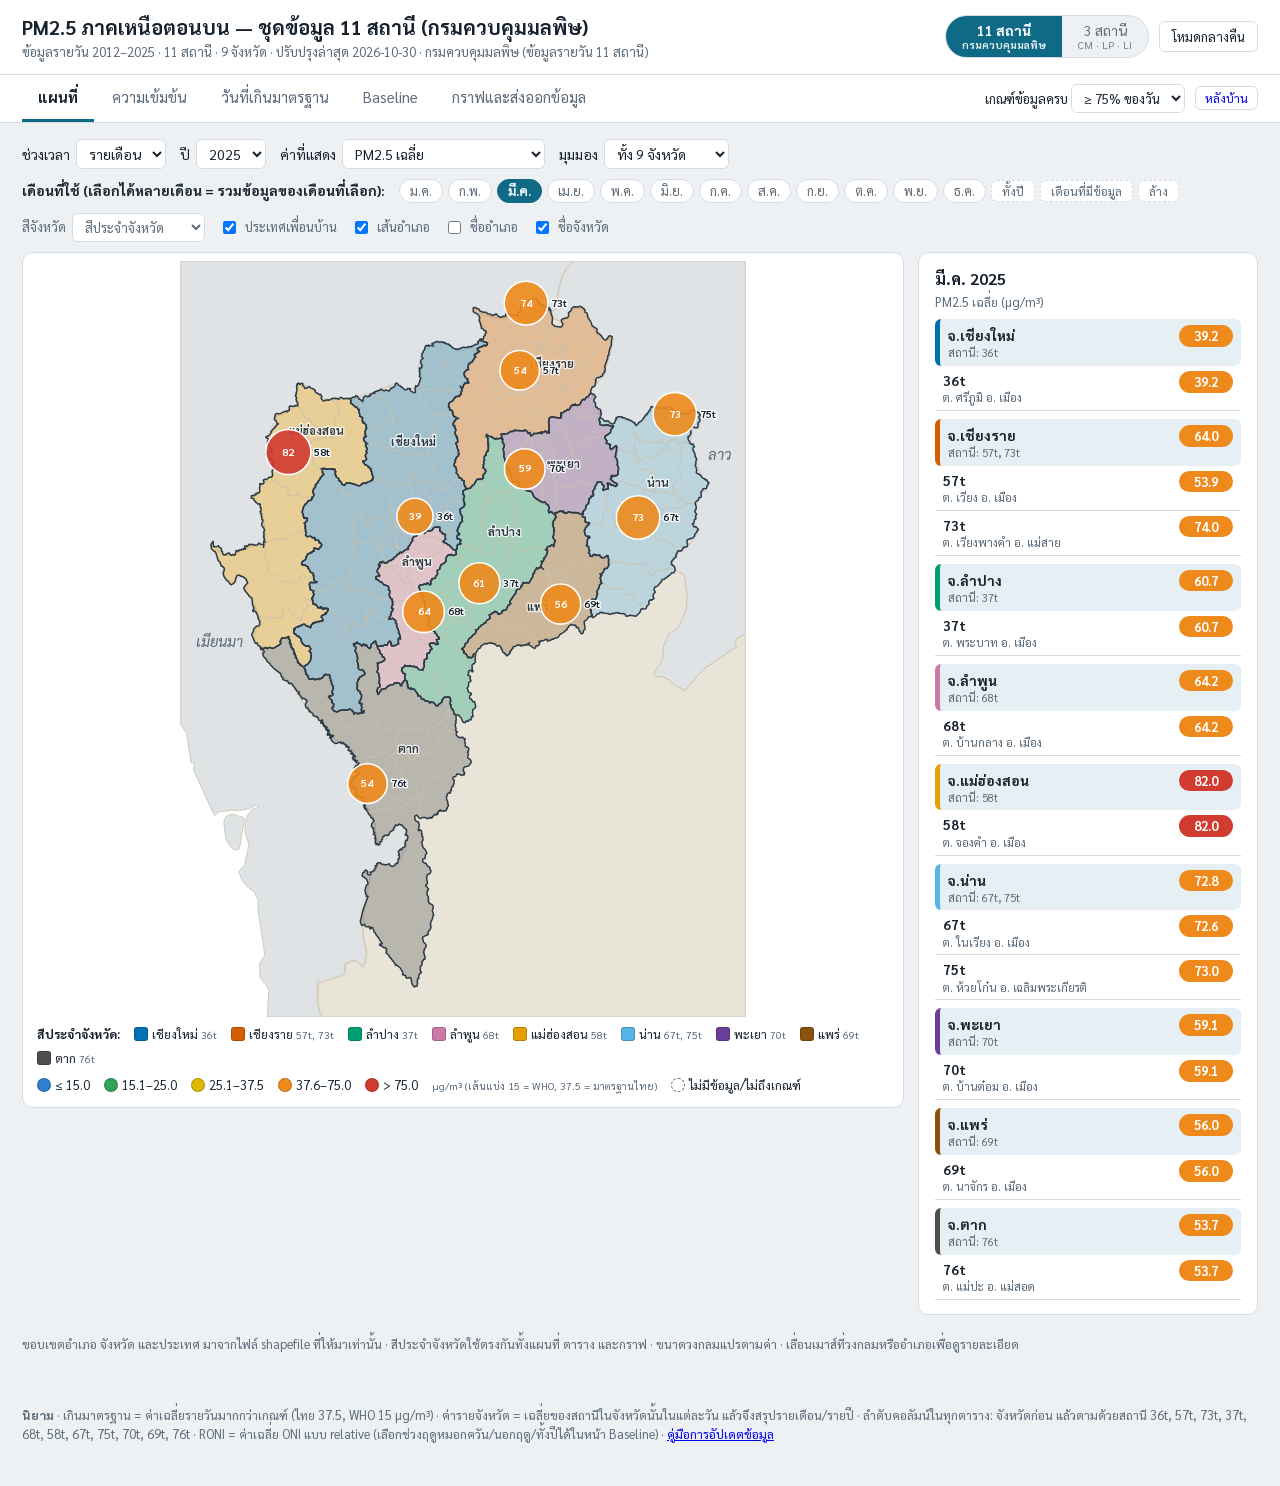
==== pm25-dashboard/index.html @ 7fb447d0 "pm2.5-update1" ====
<!DOCTYPE html>
<html lang="th">
<head>
<meta charset="utf-8">
<meta name="viewport" content="width=device-width,initial-scale=1">
<title>PM2.5 ภาคเหนือตอนบน</title>
<link href="https://fonts.googleapis.com/css2?family=Sarabun:wght@400;500;700&display=swap" rel="stylesheet">
<style>
:root{--bg:#eef1f4;--panel:#fff;--ink:#16222d;--mute:#5b6b7a;--line:#d5dce3;--acc:#0f6a85;--accink:#fff;--soft:#e6f0f4;
--land:#f4efe2;--landline:#c9c2ad;--ctry:#dfe3e6;--thai:#e8e4d8;--pline:#2d3b48;--hl:#fff4c7;--hover:rgba(15,106,133,.2)}
[data-theme=dark]{--bg:#0f161d;--panel:#17212b;--ink:#e6edf3;--mute:#93a3b3;--line:#2a3745;--acc:#58b4d1;--accink:#06222c;--soft:#1d2c38;
--land:#26333e;--landline:#3d4c59;--ctry:#1a242c;--thai:#202b34;--pline:#a9bac8;--hl:#3b3717;--hover:rgba(88,180,209,.28)}
*{box-sizing:border-box}
html,body{margin:0}
body{background:var(--bg);color:var(--ink);font:15px/1.5 'Sarabun','Noto Sans Thai',Tahoma,sans-serif}
button,select,input{font:inherit;color:inherit}
.top{display:flex;flex-wrap:wrap;gap:12px;align-items:center;justify-content:space-between;padding:12px 22px;background:var(--panel);border-bottom:1px solid var(--line)}
.top h1{margin:0;font-size:20px;font-weight:700}
.top p{margin:0;font-size:13px;color:var(--mute)}
.tools{display:flex;flex-wrap:wrap;gap:10px;align-items:center;margin-left:auto}
.seg{display:inline-flex;border:1px solid var(--line);border-radius:999px;overflow:hidden;background:var(--bg)}
.seg button{border:0;background:none;padding:6px 16px;cursor:pointer;font-size:14px;line-height:1.2;text-align:center;color:var(--mute)}
.seg button small{display:block;font-size:10.5px;opacity:.85}
.seg button.on{background:var(--acc);color:var(--accink);font-weight:700}
.btn{border:1px solid var(--line);background:var(--panel);border-radius:6px;padding:5px 12px;cursor:pointer;text-decoration:none;display:inline-block;font-size:13px}
.btn:hover{border-color:var(--acc)}
.btn.pri{background:var(--acc);color:var(--accink);border-color:var(--acc)}
.btn.s{padding:2px 9px;font-size:12px}
select{border:1px solid var(--line);background:var(--panel);border-radius:6px;padding:4px 8px;max-width:100%}
.tabsbar{display:flex;flex-wrap:wrap;justify-content:space-between;align-items:center;gap:8px;padding:0 22px;background:var(--panel);border-bottom:1px solid var(--line)}
#tabs{display:flex;gap:2px;overflow-x:auto}
#tabs button{border:0;background:none;padding:11px 16px;cursor:pointer;color:var(--mute);border-bottom:3px solid transparent;font-size:15px;white-space:nowrap}
#tabs button.on{color:var(--ink);font-weight:700;border-bottom-color:var(--acc)}
.tabtools{display:flex;gap:10px;align-items:center;font-size:13px}
main{max-width:1440px;margin:0 auto;padding:16px 22px 40px}
.pg{display:none}.pg.on{display:block}
.bar{display:flex;flex-wrap:wrap;gap:12px 14px;align-items:center;margin-bottom:10px;font-size:14px}
.bar label{display:flex;gap:6px;align-items:center}
.bar.sm{font-size:13px;color:var(--mute)}
.card{background:var(--panel);border:1px solid var(--line);border-radius:10px;padding:14px 16px;margin-bottom:14px}
.card h2{margin:0 0 4px;font-size:17px}
.note{font-size:12.5px;color:var(--mute);margin:6px 0 0}
#err{display:none;background:#fde8e4;color:#8a2616;padding:8px 22px;font-size:13px}
#draftbar{display:none;background:#fff4c7;color:#5c4a00;padding:6px 22px;font-size:13px}
#setnote{display:none;background:#e8f3fb;color:#17445f;padding:7px 22px;font-size:13px;border-bottom:1px solid var(--line)}
[data-theme=dark] #setnote{background:#14303f;color:#bfe0f2}
/* month chips */
.mchips{display:flex;flex-wrap:wrap;gap:5px;align-items:center}
.mchips button{border:1px solid var(--line);background:var(--panel);border-radius:14px;padding:1px 10px;cursor:pointer;font-size:13px;color:var(--mute)}
.mchips button.on{background:var(--acc);border-color:var(--acc);color:var(--accink);font-weight:700}
.mchips button.act{border-style:dashed;border-radius:6px;font-size:12px}
/* map */
.mapgrid{display:grid;grid-template-columns:minmax(0,1fr) 340px;gap:14px;align-items:start}
.mapcard{padding:8px}
#mapsvg{display:block;width:100%;max-height:84vh}
#mapsvg .ct,#mapsvg .pf,#mapsvg .am,#mapsvg .pb{fill-rule:evenodd;vector-effect:non-scaling-stroke}
#mapsvg .ct{fill:var(--ctry);stroke:var(--landline);stroke-width:.8}
#mapsvg .ct.tha{fill:var(--thai)}
#mapsvg .pf{fill:var(--land);stroke:none}
#mapsvg .am{fill:transparent;stroke:var(--landline);stroke-width:.6}
#mapsvg .am:hover{fill:var(--hover)}
#mapsvg .pb{fill:none;stroke:var(--pline);stroke-width:1.5;stroke-linejoin:round;pointer-events:none}
#mapsvg .cl{fill:var(--mute);font-size:calc(17px / var(--z,1));font-style:italic;text-anchor:middle;pointer-events:none}
#mapsvg .pl{fill:var(--ink);font-size:calc(13px / var(--z,1));font-weight:700;text-anchor:middle;paint-order:stroke;stroke:var(--panel);stroke-width:calc(3px / var(--z,1));stroke-linejoin:round;opacity:.85;pointer-events:none}
#mapsvg .an{fill:var(--mute);font-size:calc(10px / var(--z,1));text-anchor:middle;paint-order:stroke;stroke:var(--panel);stroke-width:calc(2.5px / var(--z,1));pointer-events:none}
#mapsvg .stn{cursor:pointer}
#mapsvg .sv{font-size:12px;font-weight:700;text-anchor:middle;pointer-events:none}
#mapsvg .sc{font-size:12px;font-weight:700;fill:var(--ink);paint-order:stroke;stroke:var(--panel);stroke-width:3px;stroke-linejoin:round;pointer-events:none}
.legend{display:flex;flex-wrap:wrap;gap:6px 14px;font-size:12.5px;margin:8px 6px 4px;align-items:center}
.legend i{display:inline-block;width:14px;height:14px;border-radius:50%;vertical-align:-2px;margin-right:4px;border:1px solid rgba(0,0,0,.2)}
.legend i.sq{border-radius:3px}
.legend small{color:var(--mute)}
.grad{display:inline-block;width:150px;height:12px;border-radius:6px;vertical-align:-2px}
.side .ph{display:flex;justify-content:space-between;gap:8px;padding:6px 8px;margin-top:8px;background:var(--soft);border-radius:6px;font-weight:700;font-size:14px;border-left:5px solid var(--pc,#888)}
.side .ph small{display:block;font-weight:400;font-size:11.5px;color:var(--mute);line-height:1.2}
.side .sr{display:flex;justify-content:space-between;gap:8px;padding:5px 8px;cursor:pointer;border-bottom:1px solid var(--line);font-size:13.5px}
.side .sr:hover,.side .sr.sel{background:var(--hl)}
.side .sr small{color:var(--mute);display:block;font-size:11.5px;line-height:1.2}
.chip2{min-width:54px;text-align:center;border-radius:12px;padding:1px 8px;font-weight:700;font-size:13px;height:fit-content}
/* tables */
.tw{overflow:auto;max-height:70vh;border:1px solid var(--line);border-radius:8px;margin-top:10px}
table.dt{border-collapse:separate;border-spacing:0;font-size:13.5px;font-variant-numeric:tabular-nums;min-width:100%}
.dt th,.dt td{padding:5px 9px;border-bottom:1px solid var(--line);border-right:1px solid var(--line);text-align:right;white-space:nowrap}
.dt thead th{position:sticky;top:0;background:var(--soft);z-index:2;text-align:center;font-weight:700}
.dt thead tr:first-child th{height:32px}
.dt thead tr:nth-child(2) th{top:32px;border-top:4px solid var(--pc,var(--line))}
.dt th.c0{position:sticky;left:0;background:var(--soft);z-index:3;text-align:left;min-width:92px}
.dt tbody th.c0{background:var(--panel);z-index:1}
.dt tfoot th.c0{background:var(--soft)}
.dt tfoot td{background:var(--soft);font-weight:700}
.dt thead th.c0{z-index:4}
.dt .grp.st{border-left:2px solid var(--pline)}
.dt th.sc small,.dt th.pv small{display:block;font-weight:400;font-size:11px;color:var(--mute);line-height:1.25}
.dt td.stb,.dt th.stb{border-left:2px solid var(--pline)}
.dt td.ex{text-align:center}
.dt tr.inbl th.c0{background:var(--hl)}
.dt tr.outbl td,.dt tr.outbl th{opacity:.55}
.rchip{display:inline-block;border-radius:10px;padding:0 7px;font-size:12px;font-weight:700}
.rEN{background:#fbd9d2;color:#8a2616}.rLN{background:#d3e4fa;color:#14407a}.rN{background:#e7eaed;color:#445}
/* pager */
.pager{display:flex;flex-wrap:wrap;gap:8px;align-items:center;margin:4px 0}
.pager .cur{font-weight:700;min-width:150px;text-align:center}
.pager .tabs2{display:flex;flex-wrap:wrap;gap:4px}
.pager .tabs2 button{border:1px solid var(--line);background:var(--panel);border-radius:6px;padding:1px 9px;cursor:pointer;font-size:12.5px}
.pager .tabs2 button.on{background:var(--acc);color:var(--accink);border-color:var(--acc)}
/* baseline picker */
.blpick{border:1px solid var(--line);border-radius:8px;padding:10px 12px;margin-bottom:12px;background:var(--panel)}
.blhead{display:flex;flex-wrap:wrap;gap:8px 12px;align-items:center;margin-bottom:8px;font-size:14px}
.chips{display:flex;flex-wrap:wrap;gap:6px}
.chip{display:flex;flex-direction:column;align-items:center;min-width:58px;padding:3px 6px;border-radius:8px;border:2px solid var(--line);background:var(--panel);cursor:pointer;line-height:1.2}
.chip b{font-size:14px}.chip i{font-style:normal;font-size:11px}
.chip.on{border-color:var(--acc);background:var(--soft)}
.chip:not(.on){opacity:.6}
.chip.cEN i{color:#c0392b}.chip.cLN i{color:#1f5fb4}.chip.cN i{color:var(--mute)}
.formula{font-size:13px;background:var(--soft);border-radius:8px;padding:10px 14px;margin:10px 0;line-height:1.7}
.figure{background:#fff;border:1px solid var(--line);border-radius:10px;padding:6px;margin-top:8px;overflow:auto}
.figure svg{display:block;width:100%;height:auto;min-width:640px}
.figtb{margin-top:14px}
h3.sec{margin:16px 0 0;font-size:15px}
#tip{position:fixed;z-index:50;pointer-events:none;display:none;background:var(--panel);color:var(--ink);border:1px solid var(--line);border-radius:8px;padding:8px 11px;font-size:13px;box-shadow:0 6px 20px rgba(0,0,0,.25);max-width:290px;line-height:1.45}
#tip hr{border:0;border-top:1px solid var(--line);margin:5px 0}
#tip .mu{color:var(--mute)}
footer{max-width:1440px;margin:0 auto;padding:0 22px 30px;font-size:12.5px;color:var(--mute)}
@media(max-width:980px){.mapgrid{grid-template-columns:1fr}.top,.tabsbar,main,footer{padding-left:12px;padding-right:12px}}
</style>
</head>
<body>
<div id="err"></div>
<div id="boot" style="padding:30px;text-align:center;color:#5b6b7a">กำลังโหลดข้อมูล…</div>
<div id="draftbar">กำลังแสดงข้อมูล<b>ฉบับร่าง</b>จากหน้าหลังบ้าน (ยังไม่ได้เผยแพร่)</div>
<header class="top">
  <div><h1 id="ttl">PM2.5 ภาคเหนือตอนบน</h1><p id="sub"></p></div>
  <div class="tools">
    <div class="seg" id="setseg" role="group" aria-label="เลือกชุดข้อมูล"></div>
    <button class="btn" id="theme">โหมดกลางคืน</button>
  </div>
</header>
<div class="tabsbar">
  <nav id="tabs"></nav>
  <div class="tabtools">
    <label>เกณฑ์ข้อมูลครบ
      <select id="cov"><option value="0">มีข้อมูลก็แสดง</option><option value="0.5">≥ 50% ของวัน</option><option value="0.75">≥ 75% ของวัน</option><option value="0.9">≥ 90% ของวัน</option></select>
    </label>
    <a class="btn s" href="admin.html">หลังบ้าน</a>
  </div>
</div>
<div id="setnote"></div>
<main>

<!-- ============ แผนที่ ============ -->
<section id="pg-map" class="pg">
  <div class="bar">
    <label>ช่วงเวลา <select id="m-mode"><option value="year">รายปี</option><option value="month" selected>รายเดือน</option><option value="day">รายวัน</option></select></label>
    <label>ปี <select id="m-y"></select></label>
    <label id="m-mw">เดือน <select id="m-m"></select></label>
    <label id="m-dw">วัน <select id="m-d"></select></label>
    <label>ค่าที่แสดง <select id="m-met"></select></label>
    <label>มุมมอง <select id="m-view"><option value="full">ทั้ง 9 จังหวัด</option><option value="zoom">ซูมบริเวณสถานี</option></select></label>
  </div>
  <div class="bar" id="m-mcw"><b style="font-size:14px">เดือนที่ใช้ (เลือกได้หลายเดือน = รวมข้อมูลของเดือนที่เลือก):</b><div class="mchips" data-key="map"></div></div>
  <div class="bar sm">
    <label>สีจังหวัด <select id="m-pfill"><option value="color">สีประจำจังหวัด</option><option value="value">ตามค่าของจังหวัด</option><option value="none">ไม่ระบายสี</option></select></label>
    <label><input type="checkbox" id="m-ctry" checked> ประเทศเพื่อนบ้าน</label>
    <label><input type="checkbox" id="m-amp" checked> เส้นอำเภอ</label>
    <label><input type="checkbox" id="m-an"> ชื่ออำเภอ</label>
    <label><input type="checkbox" id="m-plb" checked> ชื่อจังหวัด</label>
  </div>
  <div class="mapgrid">
    <div class="card mapcard"><svg id="mapsvg" xmlns="http://www.w3.org/2000/svg" role="img" aria-label="แผนที่ตำแหน่งสถานีวัด PM2.5"></svg><div class="legend" id="m-pleg"></div><div class="legend" id="m-legend"></div></div>
    <aside class="card side" id="m-side"></aside>
  </div>
  <p class="note">ขอบเขตอำเภอ จังหวัด และประเทศ มาจากไฟล์ shapefile ที่ให้มาเท่านั้น · สีประจำจังหวัดใช้ตรงกันทั้งแผนที่ ตาราง และกราฟ · ขนาดวงกลมแปรตามค่า · เลื่อนเมาส์ที่วงกลมหรืออำเภอเพื่อดูรายละเอียด</p>
</section>

<!-- ============ ความเข้มข้น ============ -->
<section id="pg-conc" class="pg">
  <div class="card">
    <h2>ความเข้มข้น PM2.5 (µg/m³)</h2>
    <div class="bar" style="margin-top:8px">
      <label>ช่วงเวลา <select id="c-mode"><option value="year">รายปี</option><option value="month">รายเดือน</option><option value="day">รายวัน</option></select></label>
      <label id="c-yw">ปี <select id="c-y"></select></label>
      <label id="c-metw">ค่า <select id="c-met"><option value="avg">ค่าเฉลี่ย</option><option value="max">ค่าสูงสุดรายวัน</option></select></label>
      <label id="c-dtw">ข้อมูลที่แสดง <select id="c-dt"><option value="val">ค่า PM2.5 (µg/m³)</option><option value="th">เกินมาตรฐานไทย (1 = เกิน)</option><option value="who">เกิน WHO (1 = เกิน)</option></select></label>
      <label id="c-lw">แถวของตาราง <select id="c-lay"><option value="month">เดือนที่เลือก (ของปีนี้)</option><option value="year">ปี (เฉลี่ยเฉพาะเดือนที่เลือก)</option></select></label>
      <button class="btn" id="c-csv">ส่งออก CSV</button>
    </div>
    <div class="bar" id="c-mcw"><b style="font-size:14px">เดือนที่เลือก:</b><div class="mchips" data-key="conc"></div></div>
    <div class="legend" id="c-legend"></div>
    <div class="pager" id="c-pager"></div>
    <div id="c-table"></div>
    <p class="note" id="c-note"></p>
    <h3 class="sec">กราฟประกอบตาราง</h3>
    <div class="bar sm"><label>ข้อมูลที่ใช้ในกราฟ <select id="c-fl"><option value="pv">รายจังหวัด</option><option value="st">รายสถานี (สีตามจังหวัดที่สังกัด)</option><option value="both">จังหวัด + สถานี (สถานีเป็นเส้นประ)</option></select></label></div>
    <div class="figtb" data-key="c"></div>
    <div class="figure" id="c-fig"></div>
  </div>
</section>

<!-- ============ วันที่เกินมาตรฐาน ============ -->
<section id="pg-exc" class="pg">
  <div class="card">
    <h2>จำนวนวันที่ค่า PM2.5 เกินมาตรฐาน</h2>
    <div class="bar" style="margin-top:8px">
      <label>มาตรฐาน <select id="e-std"></select></label>
      <label>ช่วงเวลา <select id="e-mode"><option value="year">รายปี</option><option value="month">รายเดือน</option></select></label>
      <label id="e-yw">ปี <select id="e-y"></select></label>
      <label id="e-lw">แถวของตาราง <select id="e-lay"><option value="month">เดือนที่เลือก (ของปีนี้)</option><option value="year">ปี (รวมเฉพาะเดือนที่เลือก)</option></select></label>
      <button class="btn" id="e-csv">ส่งออก CSV</button>
    </div>
    <div class="bar" id="e-mcw"><b style="font-size:14px">เดือนที่เลือก:</b><div class="mchips" data-key="exc"></div></div>
    <div id="e-table"></div>
    <p class="note" id="e-note"></p>
    <h3 class="sec">กราฟประกอบตาราง</h3>
    <div class="bar sm"><label>ข้อมูลที่ใช้ในกราฟ <select id="e-fl"><option value="pv">รายจังหวัด</option><option value="st">รายสถานี (สีตามจังหวัดที่สังกัด)</option><option value="both">จังหวัด + สถานี (สถานีเป็นเส้นประ)</option></select></label></div>
    <div class="figtb" data-key="e"></div>
    <div class="figure" id="e-fig"></div>
  </div>
</section>

<!-- ============ Baseline ============ -->
<section id="pg-bl" class="pg">
  <div class="card">
    <h2>Baseline และวิธีคำนวณ</h2>
    <div class="bar" style="margin-top:8px">
      <label>ค่าที่ใช้ทำ baseline <select id="b-met"></select></label>
      <label>แสดงตารางเป็น <select id="b-view"><option value="val">ค่าจริงของแต่ละปี</option><option value="diff">ส่วนต่างจาก Mean (ค่า − Mean)</option><option value="pct">ร้อยละต่างจาก Mean</option></select></label>
      <button class="btn" id="b-csv">ส่งออก CSV</button>
    </div>
    <div class="blpick"></div>
    <div class="formula" id="b-formula"></div>
    <div id="b-table"></div>
    <p class="note" id="b-note"></p>
  </div>
</section>

<!-- ============ กราฟ ============ -->
<section id="pg-tr" class="pg">
  <div class="card">
    <h2>กราฟค่าจริงเทียบ Baseline</h2>
    <div class="bar" style="margin-top:8px">
      <label>แกน X <select id="t-x"><option value="year">ปี</option><option value="prov">จังหวัด</option><option value="st">สถานี</option></select></label>
      <label>ค่า <select id="t-met"></select></label>
      <label id="t-lw">ระดับข้อมูล <select id="t-lvl"><option value="all">ภาพรวมทุกสถานี</option><option value="prov">รายจังหวัด</option><option value="st">รายสถานี</option></select></label>
      <label id="t-ew">พื้นที่ <select id="t-ent"></select></label>
      <label id="t-y0w">ตั้งแต่ปี <select id="t-y0"></select> ถึง <select id="t-y1"></select></label>
      <label id="t-yw">ปี <select id="t-yr"></select></label>
    </div>
    <div class="blpick"></div>
    <div class="bar sm">
      <label><input type="checkbox" id="t-mean" checked> เส้น Baseline Mean</label>
      <label><input type="checkbox" id="t-sd" checked> ช่วง ±1 SD</label>
      <label><input type="checkbox" id="t-std" checked> เส้นมาตรฐาน (ค่าเฉลี่ย/สูงสุด)</label>
      <label><input type="checkbox" id="t-roni" checked> แถบ RONI</label>
      <label><input type="checkbox" id="t-lab" checked> ตัวเลขบนกราฟ</label>
    </div>
    <div class="figtb" data-key="t"></div>
    <div class="figure" id="t-fig"></div>
    <p class="note">กราฟใช้พื้นหลังขาวทั้งโหมดกลางคืนและกลางวัน เพื่อให้รูปที่ส่งออกเหมือนที่เห็นบนจอ · สไตล์ "วิชาการ" ใช้ฟอนต์เซริฟ กรอบแกน เส้นกริดจาง สัญลักษณ์จุดต่างรูปทรง และเชิงอรรถอธิบายวิธีคำนวณใต้กราฟ · ไฟล์ CSV มีค่าจริง ค่า baseline และ SD สำหรับนำไปทำกราฟเองได้ · "ภาพรวมทุกสถานี" = เฉลี่ยทุกสถานีในแต่ละวัน แสดงเฉพาะปีที่มีสถานีผ่านเกณฑ์ข้อมูลครบอย่างน้อย 80%</p>
  </div>
</section>
</main>
<footer id="foot"></footer>
<div id="tip"></div>

<script>
window.__startApp=function(){
'use strict';
const $=id=>document.getElementById(id);
const esc=s=>String(s==null?'':s).replace(/[&<>"']/g,c=>({'&':'&amp;','<':'&lt;','>':'&gt;','"':'&quot;',"'":'&#39;'}[c]));
function showErr(m){const b=$('err');b.textContent=m;b.style.display='block';}
window.addEventListener('error',e=>showErr('เกิดข้อผิดพลาด: '+e.message));

/* ---------- ข้อมูลหลัก ---------- */
$('boot').style.display='none';
let DB=null, DRAFT=false;
try{ if(/[?&]draft=1/.test(location.search)){const t=localStorage.getItem('pm25_draft_v2'); if(t){DB=JSON.parse(t);DRAFT=true;}} }catch(e){}
if(!DB&&window.PM25_CFG)DB=Object.assign({},window.PM25_CFG,{daily:window.PM25_DAILY||{}});
if(!DB||!Array.isArray(DB.stations)||!Array.isArray(DB.sets)||!window.GEO){showErr('โหลดข้อมูลไม่สำเร็จ (ตรวจว่ามีไฟล์ data/config.js และ data/geo.js และเปิดเว็บจากโฟลเดอร์ที่มีโฟลเดอร์ data อยู่ด้วย)');return;}
if(DRAFT)$('draftbar').style.display='block';
const GEO=window.GEO, PJ=GEO.proj;
const TH=+DB.settings.th, WHO=+DB.settings.who;
const RONI=DB.roni||{};
const SETS=DB.sets;
const MS=['ม.ค.','ก.พ.','มี.ค.','เม.ย.','พ.ค.','มิ.ย.','ก.ค.','ส.ค.','ก.ย.','ต.ค.','พ.ย.','ธ.ค.'];
const MF=['มกราคม','กุมภาพันธ์','มีนาคม','เมษายน','พฤษภาคม','มิถุนายน','กรกฎาคม','สิงหาคม','กันยายน','ตุลาคม','พฤศจิกายน','ธันวาคม'];
const ALLM=[0,1,2,3,4,5,6,7,8,9,10,11];
const dim=(y,m)=>new Date(y,m,0).getDate();           // m = 1..12
const isLeap=y=>dim(y,2)===29;

/* สีประจำจังหวัด (ชุดสีที่แยกกันชัดและเหมาะกับผู้ที่เห็นสีไม่ครบ) */
const PCOLORS={'เชียงใหม่':'#0072B2','เชียงราย':'#D55E00','ลำปาง':'#009E73','ลำพูน':'#CC79A7','แม่ฮ่องสอน':'#E69F00','น่าน':'#56B4E9','พะเยา':'#6A3D9A','แพร่':'#8C510A','ตาก':'#4D4D4D'};
const PFALL=['#B2182B','#1B7837','#762A83','#E08214','#35978F'];
let pfi=0;const pcache={};
function provColor(p){if(PCOLORS[p])return PCOLORS[p];if(!pcache[p])pcache[p]=PFALL[(pfi++)%PFALL.length];return pcache[p];}

/* ---------- สถานะชุดข้อมูลปัจจุบัน ---------- */
let DS,ST,STM,PROVS,ENT,ENTM,YEARS,Y0,Y1,SER;
const CACHE=new Map();
function dayVal(code,y,m,d){const yd=DB.daily[code]&&DB.daily[code][y];return yd&&yd[m]&&yd[m][d]!=null?yd[m][d]:null;}
function meanSeries(codes,y){
  const out=[];let any=false;
  for(let m=0;m<12;m++){const n=dim(y,m+1),a=new Array(n).fill(null);
    for(let d=0;d<n;d++){let s=0,c=0;for(const code of codes){const v=dayVal(code,y,m,d);if(v!=null){s+=v;c++;}}if(c){a[d]=s/c;any=true;}}
    out.push(a);}
  return any?out:null;
}
function loadSet(id){
  DS=SETS.find(s=>s.id===id)||SETS[0];
  ST=DB.stations.filter(s=>(s.set||'k11')===DS.id);STM={};ST.forEach(s=>STM[s.code]=s);
  PROVS=[];ST.forEach(s=>{if(PROVS.indexOf(s.province)<0)PROVS.push(s.province);});
  ENT=[];
  PROVS.forEach(p=>ENT.push({id:'P:'+p,label:p,type:'pv',sub:'จังหวัด',codes:ST.filter(s=>s.province===p).map(s=>s.code),color:provColor(p)}));
  ST.forEach(s=>ENT.push({id:'S:'+s.code,label:s.code,type:'st',sub:s.province,st:s,color:provColor(s.province)}));
  ENTM={ALL:{id:'ALL',label:'ภาพรวมทุกสถานี',type:'all'}};ENT.forEach(e=>ENTM[e.id]=e);
  Y0=DS.years[0];Y1=DS.years[1];YEARS=[];for(let y=Y0;y<=Y1;y++)YEARS.push(y);
  SER={};
  ST.forEach(s=>{const o={};YEARS.forEach(y=>{const r=meanSeries([s.code],y);if(r)o[y]=r;});SER['S:'+s.code]=o;});
  PROVS.forEach(p=>{const codes=ST.filter(s=>s.province===p).map(s=>s.code),o={};YEARS.forEach(y=>{const r=meanSeries(codes,y);if(r)o[y]=r;});SER['P:'+p]=o;});
  {const codes=ST.map(s=>s.code),o={};YEARS.forEach(y=>{const r=meanSeries(codes,y);if(r)o[y]=r;});SER.ALL=o;}
  CACHE.clear();
}

/* ---------- สถิติ ---------- */
let MINCOV=0.75;
function stat(id,y,ms){ // ms: null = ทั้งปี | เลข 0-11 | อาร์เรย์ของเดือน
  const arr=ms==null?ALLM:(Array.isArray(ms)?ms:[ms]);
  const key=id+'|'+y+'|'+(ms==null?'y':arr.join('.'));if(CACHE.has(key))return CACHE.get(key);
  const ser=SER[id]&&SER[id][y];let dm=0;arr.forEach(m=>dm+=dim(y,m+1));
  let r={n:0,dim:dm,avg:null,max:null,min:null,th:0,who:0};
  if(ser){let n=0,s=0,mx=-Infinity,mn=Infinity,th=0,who=0;
    for(const mm of arr)for(const v of ser[mm])if(v!=null){n++;s+=v;if(v>mx)mx=v;if(v<mn)mn=v;if(v>TH)th++;if(v>WHO)who++;}
    if(n)r={n,dim:dm,avg:s/n,max:mx,min:mn,th,who};}
  CACHE.set(key,r);return r;
}
const okStat=r=>r.n>0&&r.n>=MINCOV*r.dim;
function val(id,y,ms,met){
  if(id==='ALL'){let ok=0;ST.forEach(s=>{if(okStat(stat('S:'+s.code,y,ms)))ok++;});if(ok<Math.ceil(ST.length*0.8))return null;}
  const r=stat(id,y,ms);return okStat(r)?r[met]:null;
}
const isDec=met=>met==='avg'||met==='max';
const fmt=(v,met)=>v==null?'—':(isDec(met)?v.toFixed(1):String(Math.round(v)));
const f1=v=>v==null?'—':v.toFixed(1);
const METN={avg:'PM2.5 เฉลี่ย (µg/m³)',max:'PM2.5 สูงสุดรายวัน (µg/m³)',th:'จำนวนวันเกินมาตรฐานไทย (>'+TH+' µg/m³)',who:'จำนวนวันเกิน WHO (>'+WHO+' µg/m³)'};
const METS={avg:'PM2.5 เฉลี่ย',max:'PM2.5 สูงสุด',th:'วันเกินมาตรฐานไทย (>'+TH+')',who:'วันเกิน WHO (>'+WHO+')'};
const UNIT=met=>isDec(met)?'µg/m³':'วัน';

/* ---------- เดือนที่เลือก (หลายหน้าใช้ร่วมกัน) ---------- */
const MST={map:new Set(),conc:new Set(),exc:new Set(),bl:new Set(ALLM)};
const msel=k=>[...MST[k]].sort((a,b)=>a-b);
const mArg=k=>{const a=msel(k);return a.length===12?null:a;};   // null = ทั้งปี
function monthsLabel(a){
  if(a==null||a.length===12)return'ทั้งปี';if(!a.length)return'ไม่ได้เลือกเดือน';
  const runs=[];a.forEach(m=>{const l=runs[runs.length-1];if(l&&l[1]===m-1)l[1]=m;else runs.push([m,m]);});
  return runs.map(r=>r[0]===r[1]?MS[r[0]]:MS[r[0]]+'–'+MS[r[1]]).join(', ');
}
function dataMonths(y){const a=SER.ALL&&SER.ALL[y];return a?ALLM.filter(m=>a[m].some(v=>v!=null)):[];}
function renderMChips(key){
  const h=ALLM.map(m=>'<button data-mm="'+m+'" class="'+(MST[key].has(m)?'on':'')+'">'+MS[m]+'</button>').join('')
   +'<button class="act" data-mact="all">ทั้งปี</button><button class="act" data-mact="data">เดือนที่มีข้อมูล</button><button class="act" data-mact="none">ล้าง</button>';
  document.querySelectorAll('.mchips[data-key="'+key+'"]').forEach(el=>el.innerHTML=h);
}
document.addEventListener('click',e=>{
  const box=e.target.closest&&e.target.closest('.mchips');if(!box)return;const key=box.dataset.key,b=e.target.closest('button');if(!b)return;
  if(b.dataset.mm!=null){const m=+b.dataset.mm;MST[key].has(m)?MST[key].delete(m):MST[key].add(m);}
  else if(b.dataset.mact){const a=b.dataset.mact;
    if(a==='all')MST[key]=new Set(ALLM);else if(a==='none')MST[key]=new Set();
    else{const y=+(key==='map'?$('m-y').value:key==='conc'?$('c-y').value:key==='exc'?$('e-y').value:Y1);MST[key]=new Set(dataMonths(y));}}
  if(key==='conc')PGI=0;
  renderMChips(key);refresh();
});
function resetMonths(){
  const dm=dataMonths(Y1);
  MST.map=new Set(dm.indexOf(2)>=0?[2]:dm.slice(0,1));
  MST.conc=new Set(dm);MST.exc=new Set(dm);MST.bl=new Set(ALLM);
  ['map','conc','exc','bl'].forEach(renderMChips);
}

/* ---------- สีระดับ PM2.5 ---------- */
const BOUNDS=[WHO,25,TH,75].sort((a,b)=>a-b);
const PMC=['#2f80d1','#33a35a','#e0b800','#ee8a1c','#d23b30'];
const pmCat=v=>{const i=BOUNDS.findIndex(b=>v<=b);return i<0?4:i;};
const rgba=(hex,a)=>{const n=parseInt(hex.slice(1),16);return'rgba('+(n>>16)+','+((n>>8)&255)+','+(n&255)+','+a+')';};
const seq=f=>{f=Math.max(0,Math.min(1,f));return'hsl('+(50-48*f).toFixed(0)+',85%,'+(62-22*f).toFixed(0)+'%)';};
function legendPM(){
  const lab=[];let prev=0;
  BOUNDS.forEach((b,i)=>{lab.push(i===0?'≤ '+b.toFixed(1):(prev+0.1).toFixed(1)+'–'+b.toFixed(1));prev=b;});
  lab.push('> '+prev.toFixed(1));
  return lab.map((l,i)=>'<span><i style="background:'+PMC[i]+'"></i>'+l+'</span>').join('')+'<small>µg/m³ (เส้นแบ่ง '+WHO+' = WHO, '+TH+' = มาตรฐานไทย)</small>';
}
const shadePM=v=>'background:'+rgba(PMC[pmCat(v)],.3);
const shadeCnt=max=>v=>'background:rgba(194,65,12,'+(0.05+0.5*Math.min(1,v/(max||1))).toFixed(2)+')';

/* ---------- ตาราง ---------- */
function tbl(o){
  let h='<div class="tw"><table class="dt"><thead><tr><th rowspan="2" class="c0">'+esc(o.corner)+'</th>';
  (o.extra||[]).forEach(e=>h+='<th rowspan="2">'+esc(e.h)+'</th>');
  h+='<th colspan="'+PROVS.length+'" class="grp">จังหวัด (สถานีที่ใช้คำนวณอยู่ใต้ชื่อ)</th><th colspan="'+ST.length+'" class="grp st">สถานี</th></tr><tr>';
  ENT.filter(e=>e.type==='pv').forEach(e=>h+='<th class="pv" style="--pc:'+e.color+'">'+esc(e.label)+'<small>'+esc(e.codes.join(', '))+'</small></th>');
  ENT.filter(e=>e.type==='st').forEach((e,i)=>h+='<th class="sc'+(i===0?' stb':'')+'" style="--pc:'+e.color+'" title="'+esc(e.st.location)+'">'+esc(e.label)+'<small>'+esc(e.sub)+'</small></th>');
  h+='</tr></thead><tbody>';
  o.rows.forEach(r=>{
    h+='<tr class="'+(o.rowCls?o.rowCls(r):'')+'"><th class="c0">'+(r.html||esc(r.label))+'</th>';
    (o.extra||[]).forEach(e=>h+='<td class="ex">'+e.cell(r)+'</td>');
    ENT.forEach((c,i)=>{const v=o.cell(r,c);h+='<td'+(i===PROVS.length?' class="stb"':'')+' style="'+(v==null?'':o.shade(v,r,c))+'">'+o.fmt(v,r,c)+'</td>';});
    h+='</tr>';
  });
  h+='</tbody>';
  if(o.foot&&o.foot.length){h+='<tfoot>';o.foot.forEach(f=>{h+='<tr><th class="c0">'+esc(f.label)+'</th>';(o.extra||[]).forEach(()=>h+='<td></td>');ENT.forEach((c,i)=>h+='<td'+(i===PROVS.length?' class="stb"':'')+'>'+f.cell(c)+'</td>');h+='</tr>';});h+='</tfoot>';}
  return h+'</table></div>';
}
const colHead=()=>ENT.map(c=>c.type==='pv'?'จ.'+c.label+' ('+c.codes.join('+')+')':c.label+' ('+c.sub+')');
function tblCSV(o,name){
  if(o.csv){dlCSV(o.csv(),name);return;}
  const rows=[[o.corner].concat((o.extra||[]).map(e=>e.h),colHead())];
  o.rows.forEach(r=>rows.push([r.label].concat((o.extra||[]).map(e=>e.csv?e.csv(r):''),ENT.map(c=>{const v=o.cell(r,c);return v==null?'':+v.toFixed(3);}))));
  (o.foot||[]).forEach(f=>rows.push([f.label].concat((o.extra||[]).map(()=>''),ENT.map(c=>{if(!f.raw)return'';const v=f.raw(c);return v==null?'':+(+v).toFixed(3);}))));
  dlCSV(rows,name);
}

/* ---------- ดาวน์โหลด ---------- */
function dl(blob,name){const a=document.createElement('a');a.href=URL.createObjectURL(blob);a.download=name;document.body.appendChild(a);a.click();setTimeout(()=>{URL.revokeObjectURL(a.href);a.remove();},800);}
function dlCSV(rows,name){const t=rows.map(r=>r.map(c=>{c=c==null?'':String(c);return/[",\n]/.test(c)?'"'+c.replace(/"/g,'""')+'"':c;}).join(',')).join('\r\n');dl(new Blob(['\ufeff'+t],{type:'text/csv;charset=utf-8'}),name);}
function svgString(svg){const c=svg.cloneNode(true);c.setAttribute('xmlns','http://www.w3.org/2000/svg');const vb=svg.getAttribute('viewBox').split(' ');c.setAttribute('width',vb[2]);c.setAttribute('height',vb[3]);return'<?xml version="1.0" encoding="UTF-8"?>'+new XMLSerializer().serializeToString(c);}
function dlSVG(svg,name){dl(new Blob([svgString(svg)],{type:'image/svg+xml'}),name);}
function dlPNG(svg,name,sc){
  const vb=svg.getAttribute('viewBox').split(' '),w=+vb[2],h=+vb[3];sc=sc||3;
  const img=new Image();
  img.onload=()=>{const cv=document.createElement('canvas');cv.width=w*sc;cv.height=h*sc;const cx=cv.getContext('2d');cx.fillStyle='#fff';cx.fillRect(0,0,cv.width,cv.height);cx.drawImage(img,0,0,cv.width,cv.height);cv.toBlob(b=>b?dl(b,name):showErr('สร้างไฟล์ PNG ไม่สำเร็จ'),'image/png');};
  img.onerror=()=>showErr('สร้างไฟล์ PNG ไม่สำเร็จ ลองดาวน์โหลดเป็น SVG แทน');
  img.src='data:image/svg+xml;charset=utf-8,'+encodeURIComponent(svgString(svg));
}
const tip=$('tip');
function showTip(h,x,y){tip.innerHTML=h;tip.style.display='block';const w=tip.offsetWidth,hh=tip.offsetHeight;let l=x+14,t=y+14;if(l+w>innerWidth-6)l=x-w-14;if(t+hh>innerHeight-6)t=y-hh-14;tip.style.left=Math.max(6,l)+'px';tip.style.top=Math.max(6,t)+'px';}
function hideTip(){tip.style.display='none';}

/* ---------- RONI / ENSO + Baseline ---------- */
let RSEA='smoke';
const RSEAN={smoke:'ฤดูหมอกควัน',non:'นอกฤดูหมอกควัน',ann:'ทั้งปี'};
const ron=y=>{const r=RONI[y];return r&&r[RSEA]?r[RSEA]:null;};
const rcls=c=>c==='El Nino'?'EN':c==='La Nina'?'LN':'N';
const rabbr=y=>{const r=ron(y);return r?rcls(r.cat)+' '+(r.v>=0?'+':'')+r.v.toFixed(1):'';};
const tn=t=>String(t).replace('Very Strong','รุนแรงมาก').replace('Strong','รุนแรง').replace('Moderate','ปานกลาง').replace('Weak','อ่อน').replace('El Nino','El Niño').replace('La Nina','La Niña');
function ensoTypes(){const s=new Set();Object.keys(RONI).forEach(y=>{const r=RONI[y][RSEA];if(r&&r.type&&r.type!=='Neutral')s.add(r.type);});
  const ord=t=>(/El/.test(t)?0:1)*10+(/Very/.test(t)?4:/Strong/.test(t)?3:/Moderate/.test(t)?2:1);
  return[...s].sort((a,b)=>ord(a)-ord(b));}
const BL={preset:'p2019',years:new Set()};
function presetLabel(p){
  if(p==='all')return'ทุกปี '+Y0+'–'+Y1;if(p==='p2019')return'2019–'+Y1;if(p==='p2021')return'2021–'+Y1;if(p==='custom')return'กำหนดเอง';
  if(p==='cat:El Nino')return'ปี El Niño (ทุกระดับ)';if(p==='cat:La Nina')return'ปี La Niña (ทุกระดับ)';if(p==='cat:Neutral')return'ปี Neutral';
  if(p.indexOf('type:')===0)return'ปี '+tn(p.slice(5));return p;
}
function applyPreset(p){
  BL.preset=p;if(p==='custom')return;
  BL.years=new Set(YEARS.filter(y=>{
    if(p==='all')return true;if(p==='p2019')return y>=2019;if(p==='p2021')return y>=2021;
    const r=ron(y);if(!r)return false;
    if(p.indexOf('cat:')===0)return r.cat===p.slice(4);
    if(p.indexOf('type:')===0)return r.type===p.slice(5);
    return false;}));
}
function renderPickers(){
  const opt=(v,t)=>'<option value="'+esc(v)+'"'+(BL.preset===v?' selected':'')+'>'+esc(t)+'</option>';
  let o='<optgroup label="ช่วงปี">'+opt('all',presetLabel('all'))+opt('p2019',presetLabel('p2019'))+opt('p2021',presetLabel('p2021'))+opt('custom','กำหนดเอง')+'</optgroup>'
   +'<optgroup label="ประเภท ENSO (ตามช่วง RONI ที่เลือก)">'+opt('cat:El Nino',presetLabel('cat:El Nino'))+opt('cat:La Nina',presetLabel('cat:La Nina'))+opt('cat:Neutral',presetLabel('cat:Neutral'))
   +ensoTypes().map(t=>opt('type:'+t,'เฉพาะ '+tn(t))).join('')+'</optgroup>';
  const h='<div class="blhead"><label><b>Baseline</b> <select class="blsel">'+o+'</select></label>'
   +'<label>RONI <select class="rsel">'+Object.keys(RSEAN).map(k=>'<option value="'+k+'"'+(RSEA===k?' selected':'')+'>'+RSEAN[k]+'</option>').join('')+'</select></label>'
   +'<button class="btn s" data-blall="1">เลือกทุกปี</button><button class="btn s" data-blall="0">ล้าง</button>'
   +'<span class="note" style="margin:0">คลิกปีเพื่อเลือก/ยกเลิก · EN = El Niño, LN = La Niña, N = Neutral (ตัวเลข = ค่า RONI)</span></div>'
   +'<div class="chips">'+YEARS.map(y=>{const r=ron(y);return'<button class="chip c'+rcls(r&&r.cat)+(BL.years.has(y)?' on':'')+'" data-bly="'+y+'"><b>'+y+'</b><i>'+rabbr(y)+'</i></button>';}).join('')+'</div>'
   +'<div class="blhead" style="margin:10px 0 0"><b>เดือนที่ใช้คำนวณ</b><div class="mchips" data-key="bl"></div></div>';
  document.querySelectorAll('.blpick').forEach(el=>el.innerHTML=h);renderMChips('bl');
}
document.addEventListener('click',e=>{
  const c=e.target.closest&&e.target.closest('[data-bly]');
  if(c){const y=+c.dataset.bly;BL.years.has(y)?BL.years.delete(y):BL.years.add(y);BL.preset='custom';renderPickers();refresh();return;}
  const a=e.target.closest&&e.target.closest('[data-blall]');
  if(a){BL.preset='custom';BL.years=a.dataset.blall==='1'?new Set(YEARS):new Set();renderPickers();refresh();}
});
document.addEventListener('change',e=>{
  const t=e.target;if(!t.classList)return;
  if(t.classList.contains('blsel')){applyPreset(t.value);renderPickers();refresh();}
  if(t.classList.contains('rsel')){RSEA=t.value;if(BL.preset!=='custom')applyPreset(BL.preset);renderPickers();refresh();}
});
const blLabel=()=>presetLabel(BL.preset);
function blStats(id,met,yrs){
  yrs=yrs||[...BL.years].sort((a,b)=>a-b);const ms=mArg('bl');
  const vals=[];yrs.forEach(y=>{const v=val(id,y,ms,met);if(v!=null)vals.push({y,v});});
  const n=vals.length;if(!n)return{n:0};
  const xs=vals.map(o=>o.v),mean=xs.reduce((a,b)=>a+b,0)/n,so=[...xs].sort((a,b)=>a-b);
  const med=n%2?so[(n-1)/2]:(so[n/2-1]+so[n/2])/2;
  const sd=n>1?Math.sqrt(xs.reduce((a,b)=>a+(b-mean)*(b-mean),0)/(n-1)):null;
  return{n,mean,median:med,sd,up:sd==null?null:mean+sd,dn:sd==null?null:Math.max(0,mean-sd),min:so[0],max:so[n-1],years:vals.map(o=>o.y)};
}
const covTxt=()=>MINCOV>0?'ข้อมูลผ่านเกณฑ์ ≥ '+Math.round(MINCOV*100)+'% ของวัน':'ทุกค่าที่มีข้อมูล (ไม่กำหนดเกณฑ์ความครบ)';

/* =========================================================
   สไตล์กราฟ (เว็บ / วิชาการ)
   ========================================================= */
const STY={
 web:{font:"Sarabun,'Noto Sans Thai',Tahoma,sans-serif",tsz:19,tbold:1,cap:false,frame:false,grid:'#e3e7eb',gridDash:'',axis:'#888',text:'#333',sub:'#555',tickIn:false,lw:2.6,pr:5.4,val:'#e0652a',base:'#1d4ed8',band:.08,bar:'#2b7a9b',barUp:'#d23b30',barDn:'#2f9a58',thc:'#c0392b',whoc:'#7b3fa0',shapes:false,ronEN:['#e5533d',.12],ronLN:['#3b82d6',.12]},
 acad:{font:"'Times New Roman','TH Sarabun New','Noto Serif Thai',Sarabun,serif",tsz:16,tbold:1,cap:true,frame:true,grid:'#c8c8c8',gridDash:'2 3',axis:'#000',text:'#000',sub:'#222',tickIn:true,lw:1.7,pr:3.8,val:'#111111',base:'#0072B2',band:.10,bar:'#4d6b88',barUp:'#D55E00',barDn:'#009E73',thc:'#D55E00',whoc:'#6A3D9A',shapes:true,ronEN:['#bdbdbd',.5],ronLN:['url(#hatch-t)',1]}
};
let CS='web',CSCALE=3;
try{CS=localStorage.getItem('pm25_cs')||'web';CSCALE=+(localStorage.getItem('pm25_cscale')||3);}catch(e){}
const sty=()=>STY[CS]||STY.web;
const tw=(s,sz)=>String(s).length*sz*0.56;
const T_=(st,x,y,s,o)=>{o=o||{};return'<text x="'+x+'" y="'+y+'" font-family="'+st.font+'" font-size="'+(o.sz||12)+'" fill="'+(o.fill||st.text)+'"'+(o.anchor?' text-anchor="'+o.anchor+'"':'')+(o.bold?' font-weight="700"':'')+(o.italic?' font-style="italic"':'')+(o.rot?' transform="rotate(-90 '+x+' '+y+')"':'')+(o.halo?' stroke="#fff" stroke-width="3.5" stroke-linejoin="round" paint-order="stroke"':'')+'>'+esc(s)+'</text>';};
function mark(shape,x,y,r,fill,stroke,sw){
  x=+x;y=+y;const a='fill="'+fill+'" stroke="'+(stroke||'#fff')+'" stroke-width="'+(sw||1.3)+'"';
  if(shape===1)return'<rect x="'+(x-r).toFixed(1)+'" y="'+(y-r).toFixed(1)+'" width="'+(2*r)+'" height="'+(2*r)+'" '+a+'/>';
  if(shape===2)return'<path d="M'+x.toFixed(1)+','+(y-r*1.25).toFixed(1)+'L'+(x+r*1.15).toFixed(1)+','+(y+r*.9).toFixed(1)+'L'+(x-r*1.15).toFixed(1)+','+(y+r*.9).toFixed(1)+'Z" '+a+'/>';
  if(shape===3)return'<path d="M'+x.toFixed(1)+','+(y-r*1.3).toFixed(1)+'L'+(x+r*1.3).toFixed(1)+','+y.toFixed(1)+'L'+x.toFixed(1)+','+(y+r*1.3).toFixed(1)+'L'+(x-r*1.3).toFixed(1)+','+y.toFixed(1)+'Z" '+a+'/>';
  return'<circle cx="'+x.toFixed(1)+'" cy="'+y.toFixed(1)+'" r="'+r+'" '+a+'/>';
}
function legend(st,items,x,y,maxW){
  let s='',cx=x,cy=y,rows=1;
  items.forEach(it=>{
    const lw=(it.k==='line'||it.k==='mline')?30:20,w=lw+tw(it.t,12)+14;
    if(cx>x&&cx+w>x+maxW){cx=x;cy+=19;rows++;}
    if(it.k==='dot')s+=mark(it.shape||0,cx+8,cy-4,5,it.c,it.stroke);
    else if(it.k==='line')s+='<line x1="'+cx+'" x2="'+(cx+22)+'" y1="'+(cy-4)+'" y2="'+(cy-4)+'" stroke="'+it.c+'" stroke-width="2.4"'+(it.d?' stroke-dasharray="'+it.d+'"':'')+'/>';
    else if(it.k==='mline')s+='<line x1="'+cx+'" x2="'+(cx+24)+'" y1="'+(cy-4)+'" y2="'+(cy-4)+'" stroke="'+it.c+'" stroke-width="2.2"'+(it.d?' stroke-dasharray="'+it.d+'"':'')+'/>'+mark(it.shape||0,cx+12,cy-4,3.6,it.c);
    else if(it.k==='box')s+='<rect x="'+cx+'" y="'+(cy-10)+'" width="14" height="12" fill="'+it.c+'" opacity="'+(it.o==null?1:it.o)+'" stroke="'+(it.stroke||'none')+'" stroke-width=".8"/>';
    s+=T_(st,cx+lw-(it.k==='dot'||it.k==='box'?0:0),cy,it.t,{sz:12,fill:st.sub});
    cx+=w;});
  return{s,h:rows*19};
}
function wrapParts(parts,maxChars){
  const lines=[];let cur='';
  parts.forEach(p=>{if(!p)return;if(cur&&(cur.length+p.length+3)>maxChars){lines.push(cur);cur=p;}else cur=cur?cur+' · '+p:p;});
  if(cur)lines.push(cur);return lines;
}
function frame(st,o){
  const mw=o.W-o.L-o.R,items=o.items||[];
  const headH=st.cap?36:60;
  const lg0=legend(st,items,o.L,0,mw);
  const T=headH+(items.length?lg0.h+14:8);
  const lg=legend(st,items,o.L,headH+12,mw);
  let head=T_(st,o.L,st.cap?24:29,o.title,{sz:st.tsz,bold:st.tbold});
  if(!st.cap&&o.sub)head+=T_(st,o.L,51,o.sub,{sz:12,fill:st.sub});
  if(o.right)head+=T_(st,o.W-o.R,st.cap?24:51,o.right,{anchor:'end',sz:12.5,bold:1});
  head+=lg.s;
  let lines=[];
  if(st.cap){const parts=[];if(o.sub)parts.push(o.sub);(o.notes||[]).forEach(n=>parts.push(n));lines=wrapParts(parts,Math.floor(mw/5.9));}
  const capH=lines.length?lines.length*15+22:0;
  const y0=T+o.ch+o.B;
  let foot='';
  if(lines.length){foot+='<line x1="'+o.L+'" x2="'+(o.W-o.R)+'" y1="'+(y0+6)+'" y2="'+(y0+6)+'" stroke="#999" stroke-width=".8"/>';lines.forEach((l,i)=>foot+=T_(st,o.L,y0+24+i*15,(i===0?'หมายเหตุ: ':'')+l,{sz:11,fill:'#222',italic:i===0&&false}));}
  return{T,H:y0+capH+(capH?0:6),head,foot};
}
function wrapSVG(key,W,f,body,defs){
  return'<svg id="fig-'+key+'" xmlns="http://www.w3.org/2000/svg" viewBox="0 0 '+W+' '+Math.ceil(f.H)+'"><defs>'+(defs||'')+'</defs><rect width="'+W+'" height="'+Math.ceil(f.H)+'" fill="#fff"/>'+f.head+body+f.foot+'</svg>';
}
const HATCH='<pattern id="hatch-t" width="6" height="6" patternUnits="userSpaceOnUse" patternTransform="rotate(45)"><line x1="0" y1="0" x2="0" y2="6" stroke="#86a3c6" stroke-width="1.1"/></pattern>';
function axes(st,g){
  let s='';
  g.ticks.forEach(t=>{const y=g.Y(t).toFixed(1);
    s+='<line x1="'+g.L+'" x2="'+(g.L+g.cw)+'" y1="'+y+'" y2="'+y+'" stroke="'+st.grid+'" stroke-width="1"'+(st.gridDash?' stroke-dasharray="'+st.gridDash+'"':'')+'/>';
    s+=T_(st,g.L-9,+y+4,g.tickFmt(t),{anchor:'end',sz:11,fill:st.text});
    if(st.frame)s+='<line x1="'+g.L+'" x2="'+(g.L+5)+'" y1="'+y+'" y2="'+y+'" stroke="'+st.axis+'"/>';});
  if(st.frame)s+='<rect x="'+g.L+'" y="'+g.T+'" width="'+g.cw+'" height="'+g.ch+'" fill="none" stroke="'+st.axis+'" stroke-width="1.2"/>';
  else s+='<line x1="'+g.L+'" x2="'+(g.L+g.cw)+'" y1="'+(g.T+g.ch)+'" y2="'+(g.T+g.ch)+'" stroke="'+st.axis+'"/>';
  return s;
}
function niceTicks(max){
  if(!(max>0))max=1;const raw=max/5,mag=Math.pow(10,Math.floor(Math.log10(raw))),f=raw/mag;
  const step=(f<=1?1:f<=2?2:f<=2.5?2.5:f<=5?5:10)*mag,top=Math.ceil(max/step-1e-9)*step,t=[];
  for(let v=0;v<=top+step*1e-6;v+=step)t.push(+v.toFixed(6));return{ticks:t,top};
}
const tickF=met=>isDec(met)?(t=>String(t)):(t=>String(Math.round(t)));
const seasonTxt=()=>{const a=mArg('bl');return a?'เดือน '+monthsLabel(a):'';};

/* ---------- ที่เก็บรูปกราฟ + แถบเครื่องมือ ---------- */
const FIGS={};
function toolbarHTML(key){
  return'<div class="bar" style="margin:0"><label>สไตล์รูป <select class="fstyle"><option value="web">เว็บ (สีสด)</option><option value="acad">วิชาการ (เซริฟ กรอบแกน เชิงอรรถ)</option></select></label>'
   +'<label>ความละเอียด PNG <select class="fscale"><option value="2">2×</option><option value="3">3× (~300 dpi)</option><option value="4">4×</option></select></label>'
   +'<button class="btn pri" data-act="png" data-fig="'+key+'">ดาวน์โหลด PNG</button><button class="btn" data-act="svg" data-fig="'+key+'">SVG</button><button class="btn" data-act="csv" data-fig="'+key+'">CSV ข้อมูลกราฟ</button></div>';
}
function syncTb(){document.querySelectorAll('.fstyle').forEach(s=>s.value=CS);document.querySelectorAll('.fscale').forEach(s=>s.value=String(CSCALE));}
document.addEventListener('click',e=>{
  const b=e.target.closest&&e.target.closest('[data-act]');if(!b)return;
  const k=b.dataset.fig,f=FIGS[k],svg=$('fig-'+k);if(!f||!svg)return;
  if(b.dataset.act==='png')dlPNG(svg,f.name+'.png',CSCALE);else if(b.dataset.act==='svg')dlSVG(svg,f.name+'.svg');else if(b.dataset.act==='csv')dlCSV(f.csv,f.name+'.csv');
});
document.addEventListener('change',e=>{
  const t=e.target;if(!t.classList)return;
  if(t.classList.contains('fstyle')){CS=t.value;try{localStorage.setItem('pm25_cs',CS);}catch(x){}syncTb();refresh();}
  if(t.classList.contains('fscale')){CSCALE=+t.value;try{localStorage.setItem('pm25_cscale',CSCALE);}catch(x){}syncTb();}
});
function putFig(key,r,boxId){FIGS[key]={csv:r.csv,name:r.name};$(boxId).innerHTML=r.svg;}

/* ---------- กราฟหลายเส้น (ใช้ใต้ตาราง) ---------- */
function chartMulti(key,o){
  const st=sty(),W=960,L=74,R=36,ch=330,B=58,N=o.xl.length||1;
  const lines=o.series;
  let max=0;lines.forEach(s=>s.vals.forEach(v=>{if(v!=null&&v>max)max=v;}));
  if(o.std){max=Math.max(max,TH);}
  const nt=niceTicks(max*1.08),top=nt.top;
  const items=lines.map((s,i)=>({k:'mline',c:s.color,d:s.dash,shape:st.shapes?(s.shape||0):0,t:s.label}));
  if(o.std)items.push({k:'line',c:st.thc,d:'6 4',t:'มาตรฐานไทย '+TH},{k:'line',c:st.whoc,d:'6 4',t:'WHO '+WHO});
  const f=frame(st,{W,L,R,B,ch,title:o.title,sub:o.sub,items,notes:o.notes});
  const cw=W-L-R,X=i=>L+cw*(i+.5)/N,Y=v=>f.T+ch-(v/top)*ch;
  let s=axes(st,{L,T:f.T,cw,ch,ticks:nt.ticks,Y,tickFmt:tickF(o.met)});
  if(o.std){[[TH,st.thc],[WHO,st.whoc]].forEach(a=>{if(a[0]<=top){const y=Y(a[0]).toFixed(1);s+='<line x1="'+L+'" x2="'+(L+cw)+'" y1="'+y+'" y2="'+y+'" stroke="'+a[1]+'" stroke-width="2.6" stroke-dasharray="8 5"/>';}});}
  const step=N>20?2:1;
  o.xl.forEach((lb,i)=>{if(i%step===0){s+=T_(st,X(i).toFixed(1),f.T+ch+19,lb,{anchor:'middle',sz:N>12?10.5:12});if(st.frame)s+='<line x1="'+X(i).toFixed(1)+'" x2="'+X(i).toFixed(1)+'" y1="'+(f.T+ch)+'" y2="'+(f.T+ch-5)+'" stroke="'+st.axis+'"/>';}});
  lines.forEach((sr,si)=>{
    let d='',pen=false;sr.vals.forEach((v,i)=>{if(v==null){pen=false;return;}d+=(pen?'L':'M')+X(i).toFixed(1)+','+Y(v).toFixed(1);pen=true;});
    if(d)s+='<path d="'+d+'" fill="none" stroke="'+sr.color+'" stroke-width="'+(sr.dash?1.5:st.lw)+'"'+(sr.dash?' stroke-dasharray="'+sr.dash+'"':'')+' stroke-linejoin="round" stroke-linecap="round" opacity="'+(sr.dash?.85:1)+'"/>';
    if(N<=16||st.shapes)sr.vals.forEach((v,i)=>{if(v==null)return;s+=mark(st.shapes?(sr.shape||0):0,X(i).toFixed(1),Y(v).toFixed(1),N>16?2.6:(sr.dash?3:st.pr-1),sr.dash?'#fff':sr.color,sr.dash?sr.color:'#fff',sr.dash?1.3:1.2);});
  });
  s+=T_(st,18,f.T+ch/2,o.ylabel,{anchor:'middle',sz:12,rot:1});
  if(o.xtitle)s+=T_(st,L+cw/2,f.T+ch+42,o.xtitle,{anchor:'middle',sz:12});
  if(!lines.some(sr=>sr.vals.some(v=>v!=null)))s+=T_(st,W/2,f.T+ch/2,'ไม่มีข้อมูลที่ผ่านเกณฑ์ในช่วงนี้',{anchor:'middle',sz:16,fill:'#999'});
  const csv=[[o.xhead].concat(lines.map(x=>x.label))].concat(o.xl.map((lb,i)=>[o.xfull?o.xfull[i]:lb].concat(lines.map(x=>x.vals[i]==null?'':+x.vals[i].toFixed(3)))));
  return{svg:wrapSVG(key,W,f,s,''),csv,name:o.name};
}
function figFromOpts(key,boxId,o,level){
  const sers=[];
  const pv=ENT.filter(e=>e.type==='pv'),stn=ENT.filter(e=>e.type==='st');
  const lv=level||'pv';
  if(lv==='pv'||lv==='both')pv.forEach((e,i)=>sers.push({label:'จ.'+e.label,color:e.color,vals:o.rows.map(r=>o.cell(r,e)),shape:i%4}));
  if(lv==='st'||lv==='both'){
    const cnt={};
    stn.forEach(e=>{const pi=Math.max(0,pv.findIndex(p=>p.label===e.sub));const k=cnt[e.sub]||0;cnt[e.sub]=k+1;
      sers.push({label:e.label+' ('+e.sub+')',color:e.color,dash:lv==='both'?'4 3':(k%2?'6 3':''),vals:o.rows.map(r=>o.cell(r,e)),shape:(lv==='both'?pi:(pi+k))%4});});
  }
  const lvTxt=lv==='pv'?'ข้อมูลรายจังหวัด':lv==='st'?'ข้อมูลรายสถานี':'ข้อมูลรายจังหวัด (เส้นทึบ) และรายสถานี (เส้นประ)';
  const r=chartMulti(key,{title:o.title,sub:o.sub||'',notes:(o.figNotes||[]).concat([lvTxt]),xl:o.rows.map(x=>x.short||x.label),xfull:o.rows.map(x=>x.full||x.label),xhead:o.corner,series:sers,met:o.met,std:o.std,ylabel:o.ylabel,xtitle:o.xtitle,name:o.name+'_'+lv});
  putFig(key,r,boxId);
}

/* =========================================================
   หน้า: แผนที่
   ========================================================= */
let selCode=null,mapBuilt=false;
function buildMap(){
  const svg=$('mapsvg');
  const ct=GEO.countries.map(c=>'<path class="ct'+(c.iso==='THA'?' tha':'')+'" d="'+c.d+'" data-t="'+esc(c.name)+'"/>').join('');
  const pf=GEO.provinces.map(p=>'<path class="pf" d="'+p.d+'" data-p="'+esc(p.name)+'"/>').join('');
  const am=GEO.provinces.map(p=>p.amphoes.map(a=>'<path class="am" d="'+a.d+'" data-p="'+esc(p.name)+'" data-a="'+esc(a.name)+'" data-ar="'+a.area+'"/>').join('')).join('');
  const pb=GEO.provinces.map(p=>'<path class="pb" d="'+p.d+'"/>').join('');
  const cl=GEO.countries.filter(c=>c.iso!=='THA').map(c=>'<text class="cl" x="'+c.lx+'" y="'+c.ly+'">'+esc(c.name)+'</text>').join('');
  const an=GEO.provinces.map(p=>p.amphoes.map(a=>'<text class="an" x="'+a.lx+'" y="'+a.ly+'">'+esc(a.name.replace(/^กิ่งอำเภอ/,'กิ่ง '))+'</text>').join('')).join('');
  const pl=GEO.provinces.map(p=>'<text class="pl" x="'+p.lx+'" y="'+p.ly+'">'+esc(p.name)+'</text>').join('');
  svg.innerHTML='<g id="L-ct">'+ct+'</g><g id="L-pf">'+pf+'</g><g id="L-am">'+am+'</g><g id="L-pb">'+pb+'</g><g id="L-cl">'+cl+'</g><g id="L-an">'+an+'</g><g id="L-pl">'+pl+'</g><g id="L-st"></g>';
  svg.addEventListener('mousemove',e=>{
    const t=e.target,st=t.closest&&t.closest('.stn');
    if(st){showTip(stInfo(st.dataset.code),e.clientX,e.clientY);return;}
    const a=t.closest&&t.closest('.am');
    if(a){showTip('<b>'+esc(a.dataset.a)+'</b><br><span class="mu">จ.'+esc(a.dataset.p)+' · พื้นที่ '+Number(a.dataset.ar).toLocaleString('th-TH',{maximumFractionDigits:1})+' ตร.กม.</span>',e.clientX,e.clientY);return;}
    const p=t.closest&&t.closest('.pf');
    if(p){showTip('<b>จ.'+esc(p.dataset.p)+'</b>',e.clientX,e.clientY);return;}
    const c=t.closest&&t.closest('.ct');
    if(c){showTip('<b>'+esc(c.dataset.t)+'</b>',e.clientX,e.clientY);return;}
    hideTip();
  });
  svg.addEventListener('mouseleave',hideTip);
  svg.addEventListener('click',e=>{const st=e.target.closest&&e.target.closest('.stn');if(st){const c=st.dataset.code;selCode=selCode===c?null:c;renderMap();showTip(stInfo(c),e.clientX,e.clientY);}});
  mapBuilt=true;
}
const stPx=s=>({x:(s.lon-PJ.lon0)*PJ.kx,y:(PJ.lat1-s.lat)*PJ.ky});
function mapBox(){
  const full={x:0,y:0,w:PJ.W,h:PJ.H};
  if($('m-view').value!=='zoom')return full;
  const pts=ST.map(stPx).filter(p=>p.x>=0&&p.x<=PJ.W&&p.y>=0&&p.y<=PJ.H);if(!pts.length)return full;
  const xs=pts.map(p=>p.x),ys=pts.map(p=>p.y);
  let x0=Math.min(...xs)-0.95*PJ.kx,x1=Math.max(...xs)+0.95*PJ.kx,y0=Math.min(...ys)-0.75*PJ.ky,y1=Math.max(...ys)+0.75*PJ.ky;
  x0=Math.max(0,x0);y0=Math.max(0,y0);x1=Math.min(PJ.W,x1);y1=Math.min(PJ.H,y1);
  return{x:x0,y:y0,w:x1-x0,h:y1-y0};
}
function mctx(){
  const mode=$('m-mode').value,y=+$('m-y').value,md=+$('m-m').value-1,d=+$('m-d').value-1;
  let met=$('m-met').value;if(mode==='day')met='avg';
  const ms=mode==='year'?null:(mode==='month'?mArg('map'):md);
  let dm=0;(ms==null?ALLM:(Array.isArray(ms)?ms:[ms])).forEach(m=>dm+=dim(y,m+1));
  if(mode==='day')dm=1;
  return{mode,y,md,d,met,ms,dm};
}
function pval(id,c){
  if(c.mode==='day'){const s=SER[id]&&SER[id][c.y];const v=s&&s[c.md]?s[c.md][c.d]:null;return{v:v==null?null:v,st:null};}
  const st=stat(id,c.y,c.ms);return{v:okStat(st)?st[c.met]:null,st};
}
function perLabel(c){return c.mode==='year'?'ปี '+c.y:c.mode==='month'?monthsLabel(c.ms==null?ALLM:c.ms)+' '+c.y:(c.d+1)+' '+MF[c.md]+' '+c.y;}
function stInfo(code){
  const s=STM[code],c=mctx(),r=pval('S:'+code,c);
  let h='<b>'+esc(code)+'</b> · '+esc(s.location)+'<br><span class="mu">จ.'+esc(s.province)+' · '+esc(perLabel(c))+'</span><hr>';
  if(c.mode==='day'){
    h+=r.v==null?'ไม่มีข้อมูลในวันนี้':'PM2.5 <b>'+r.v.toFixed(1)+'</b> µg/m³<br>'+(r.v>TH?'เกินมาตรฐานไทย':'ไม่เกินมาตรฐานไทย')+' · '+(r.v>WHO?'เกิน WHO':'ไม่เกิน WHO');
  }else{
    const st=r.st;
    h+='เฉลี่ย <b>'+f1(st.avg)+'</b> · สูงสุด '+f1(st.max)+' µg/m³<br>วันเกินไทย <b>'+st.th+'</b> วัน · วันเกิน WHO <b>'+st.who+'</b> วัน<br>มีข้อมูล '+st.n+'/'+st.dim+' วัน';
    if(!okStat(st))h+='<br><i class="mu">ต่ำกว่าเกณฑ์ข้อมูลครบ จึงไม่ระบายสี/ไม่แสดงค่า</i>';
  }
  return h;
}
function renderMap(){
  if(!mapBuilt)buildMap();
  const c=mctx(),svg=$('mapsvg');
  $('m-mw').style.display=c.mode==='day'?'':'none';$('m-dw').style.display=c.mode==='day'?'':'none';$('m-mcw').style.display=c.mode==='month'?'':'none';$('m-met').disabled=c.mode==='day';
  const bx=mapBox(),Z=PJ.W/bx.w;
  svg.setAttribute('viewBox',bx.x.toFixed(1)+' '+bx.y.toFixed(1)+' '+bx.w.toFixed(1)+' '+bx.h.toFixed(1));svg.style.setProperty('--z',Z.toFixed(3));
  $('L-ct').style.display=$('m-ctry').checked?'':'none';$('L-cl').style.display=$('m-ctry').checked?'':'none';
  $('L-am').style.display=$('m-amp').checked?'':'none';$('L-an').style.display=$('m-an').checked?'':'none';$('L-pl').style.display=$('m-plb').checked?'':'none';
  const cnt=!isDec(c.met);
  const colorOf=v=>cnt?seq(v/c.dm):PMC[pmCat(v)];
  const txtOf=v=>cnt?(v/c.dm<0.35?'#16222d':'#fff'):(pmCat(v)===2?'#16222d':'#fff');
  const pm=$('m-pfill').value;
  document.querySelectorAll('#L-pf .pf').forEach(el=>{
    el.style.fill='';el.style.fillOpacity='';const p=el.dataset.p;
    if(pm==='color'&&PROVS.indexOf(p)>=0||pm==='color'&&PCOLORS[p]){el.style.fill=provColor(p);el.style.fillOpacity=PROVS.indexOf(p)>=0?'.30':'.12';}
    else if(pm==='value'){const r=PROVS.indexOf(p)>=0?pval('P:'+p,c):{v:null};if(r.v!=null){el.style.fill=colorOf(r.v);el.style.fillOpacity='.45';}}
  });
  let g='';
  ST.forEach(s=>{
    const p=stPx(s);if(!(p.x>=bx.x&&p.x<=bx.x+bx.w&&p.y>=bx.y&&p.y<=bx.y+bx.h))return;
    const r=pval('S:'+s.code,c),sel=selCode===s.code;
    let rad,fill,fo,tc,label='';
    if(r.v==null){rad=8;fill='none';fo=1;}
    else{rad=cnt?9+23*Math.sqrt(Math.min(1,r.v/c.dm)):9+23*Math.sqrt(Math.min(r.v,150)/150);fill=colorOf(r.v);fo=.9;tc=txtOf(r.v);label=cnt?String(Math.round(r.v)):r.v.toFixed(0);}
    g+='<g class="stn" data-code="'+esc(s.code)+'" transform="translate('+p.x.toFixed(1)+','+p.y.toFixed(1)+') scale('+(1/Z).toFixed(4)+')"><circle r="'+rad.toFixed(1)+'" fill="'+fill+'" fill-opacity="'+fo+'" stroke="'+(sel?'var(--ink)':(r.v==null?'var(--mute)':'#fff'))+'" stroke-width="'+(sel?3:1.8)+'"'+(r.v==null?' stroke-dasharray="3 3"':'')+'/>'
      +(rad>=13&&r.v!=null?'<text class="sv" y="4" fill="'+tc+'">'+label+'</text>':'')
      +'<text class="sc" x="'+(rad+4).toFixed(1)+'" y="4">'+esc(s.code)+'</text></g>';
  });
  $('L-st').innerHTML=g;
  $('m-pleg').innerHTML='<b style="font-size:12.5px">สีประจำจังหวัด:</b>'+PROVS.map(p=>'<span><i class="sq" style="background:'+provColor(p)+'"></i>'+esc(p)+' <small>'+esc(ST.filter(s=>s.province===p).map(s=>s.code).join(', '))+'</small></span>').join('');
  $('m-legend').innerHTML=(cnt?'<span>ขนาดและสีแปรตามจำนวนวัน (เต็มสเกล = '+c.dm+' วัน)</span><span>0 <span class="grad" style="background:linear-gradient(90deg,'+seq(0)+','+seq(.5)+','+seq(1)+')"></span> '+c.dm+'</span>':legendPM())
    +'<span><i style="background:none;border:1.5px dashed var(--mute)"></i>ไม่มีข้อมูล/ไม่ถึงเกณฑ์</span>';
  const chip=v=>v==null?'<span class="chip2" style="color:var(--mute)">—</span>':'<span class="chip2" style="background:'+(cnt?seq(v/c.dm):PMC[pmCat(v)])+';color:'+txtOf(v)+'">'+fmt(v,c.met)+'</span>';
  let sh='<h2 style="margin:0 0 2px;font-size:16px">'+esc(perLabel(c))+'</h2><div class="note" style="margin:0">'+esc(c.mode==='day'?'PM2.5 รายวัน (µg/m³)':METN[c.met])+'</div>';
  PROVS.forEach(p=>{
    const pr=pval('P:'+p,c),codes=ST.filter(s=>s.province===p).map(s=>s.code);
    sh+='<div class="ph" style="--pc:'+provColor(p)+'"><span>จ.'+esc(p)+'<small>สถานี: '+esc(codes.join(', '))+'</small></span>'+chip(pr.v)+'</div>';
    ST.filter(s=>s.province===p).forEach(s=>{const r=pval('S:'+s.code,c);
      sh+='<div class="sr'+(selCode===s.code?' sel':'')+'" data-code="'+esc(s.code)+'"><span><b>'+esc(s.code)+'</b><small>'+esc(s.location)+'</small></span>'+chip(r.v)+'</div>';});
  });
  $('m-side').innerHTML=sh;
}
$('m-side').addEventListener('click',e=>{const r=e.target.closest('.sr');if(r){selCode=selCode===r.dataset.code?null:r.dataset.code;renderMap();}});
function syncMapDays(){const y=+$('m-y').value,m=+$('m-m').value,cur=+$('m-d').value||1,n=dim(y,m);fill($('m-d'),Array.from({length:n},(_,i)=>[i+1,i+1]),Math.min(cur,n));}

/* =========================================================
   หน้า: ความเข้มข้น + วันเกินมาตรฐาน (โครงเดียวกัน)
   ========================================================= */
let PGI=0;
function avgOver(c,met,ms){const v=YEARS.map(y=>val(c.id,y,ms,met)).filter(x=>x!=null);return v.length?v.reduce((a,b)=>a+b,0)/v.length:null;}
function periodOpts(p){
  const isC=p==='c';
  const mode=$(p+'-mode').value,y=+$(p+'-y').value,lay=$(p+'-lay').value;
  const met=isC?$('c-met').value:$('e-std').value;
  const key=isC?'conc':'exc',sel=msel(key),ms=mArg(key);
  const stdN=met==='th'?'มาตรฐานไทย (>'+TH+')':'WHO (>'+WHO+')';
  const base={met,std:isC&&isDec(met)||isC,ylabel:isC?(met==='avg'?'PM2.5 เฉลี่ย (µg/m³)':'PM2.5 สูงสุดรายวัน (µg/m³)'):'จำนวนวัน เกิน'+(met==='th'?'มาตรฐานไทย':'WHO'),shade:null};
  let o;
  const covNote=covTxt();
  if(mode==='day'&&isC){
    const dt=$('c-dt').value;
    const cur=sel.length?sel[Math.min(PGI,sel.length-1)]:null;
    if(PGI>=sel.length)PGI=Math.max(0,sel.length-1);
    const dv=(c,m,d)=>{const s=SER[c.id]&&SER[c.id][y];return s&&s[m]&&s[m][d]!=null?s[m][d]:null;};
    const pick=v=>v==null?null:(dt==='val'?v:(dt==='th'?(v>TH?1:0):(v>WHO?1:0)));
    const n=cur==null?0:dim(y,cur+1);
    const rows=Array.from({length:n},(_,i)=>({key:i,label:'วันที่ '+(i+1),short:String(i+1),full:y+'-'+String(cur+1).padStart(2,'0')+'-'+String(i+1).padStart(2,'0')}));
    o=Object.assign(base,{corner:cur==null?'—':MF[cur]+' '+y,rows,cell:(r,c)=>pick(dv(c,cur,r.key)),
      fmt:v=>v==null?'—':(dt==='val'?v.toFixed(1):(v?'เกิน':'ไม่เกิน')),
      shade:v=>dt==='val'?shadePM(v):(v?'background:rgba(210,59,48,.28)':''),
      foot:cur==null?[]:[{label:'เฉลี่ยทั้งเดือน',cell:c=>f1(stat(c.id,y,cur).avg),raw:c=>stat(c.id,y,cur).avg},{label:'จำนวนวันที่มีข้อมูล',cell:c=>String(stat(c.id,y,cur).n),raw:c=>stat(c.id,y,cur).n}],
      title:'ความเข้มข้นรายวัน '+(cur==null?'':MF[cur]+' ')+y,
      note:'รายวัน: ตารางแสดงทีละเดือนตามแท็บด้านบน (เลื่อนไปเดือนอื่นได้) แต่ปุ่ม "ส่งออก CSV" จะส่งออกทุกเดือนที่เลือกรวมเป็นไฟล์เดียว · ค่ารายจังหวัด = เฉลี่ยของสถานีในจังหวัดที่มีข้อมูลวันนั้น'+(DS.sampled?' · ชุดนี้เก็บตัวอย่างไม่ครบทุกวัน':''),
      xtitle:'วันที่',std:dt==='val',ylabel:dt==='val'?base.ylabel:(dt==='th'?'เกินมาตรฐานไทย (1 = เกิน)':'เกิน WHO (1 = เกิน)'),
      fname:'pm25_daily_'+y+'_'+dt+'.csv'});
    o.pager={months:sel,cur:PGI};
    o.csv=()=>{const rows2=[['วันที่'].concat(colHead())];sel.forEach(m=>{for(let d=0;d<dim(y,m+1);d++){rows2.push([y+'-'+String(m+1).padStart(2,'0')+'-'+String(d+1).padStart(2,'0')].concat(ENT.map(c=>{const v=pick(dv(c,m,d));return v==null?'':(dt==='val'?+v.toFixed(2):v);})));}});return rows2;};
    o.name='pm25_daily_'+y+'_'+monthsLabel(sel).replace(/[^\w\u0E00-\u0E7F\-]+/g,'_');
    o.figNotes=['แหล่งข้อมูล: '+DS.source,'ค่ารายจังหวัด = เฉลี่ยของสถานีในจังหวัดนั้นในวันเดียวกัน'];
    return o;
  }
  if(mode==='year'){
    const rows=YEARS.map(yr=>({key:yr,label:String(yr),short:String(yr)}));
    o=Object.assign(base,{corner:'ปี',rows,cell:(r,c)=>val(c.id,r.key,null,met),
      foot:[{label:'เฉลี่ยของปีที่ผ่านเกณฑ์',cell:c=>f1(avgOver(c,met,null)),raw:c=>avgOver(c,met,null)},{label:'จำนวนปีที่ผ่านเกณฑ์',cell:c=>String(YEARS.filter(yr=>val(c.id,yr,null,met)!=null).length),raw:c=>YEARS.filter(yr=>val(c.id,yr,null,met)!=null).length}],
      title:isC?'ความเข้มข้นรายปี ('+(met==='avg'?'ค่าเฉลี่ย':'ค่าสูงสุดรายวัน')+')':'จำนวนวันเกิน'+stdN+' รายปี',xtitle:'ปี',
      note:'รายปี: คำนวณจากข้อมูลรายวันทั้งปี · "—" = ไม่มีข้อมูล หรือข้อมูลไม่ถึงเกณฑ์ที่เลือก ('+covNote+')'});
    o.fname='pm25_'+(isC?'conc':'exceed')+'_year_'+met+'.csv';
  }else if(lay==='month'){
    const rows=sel.map(m=>({key:m,label:MF[m],short:MS[m],full:MF[m]}));
    o=Object.assign(base,{corner:'เดือน ('+y+')',rows,cell:(r,c)=>val(c.id,y,r.key,met),
      foot:sel.length?[{label:'รวมเดือนที่เลือก ('+monthsLabel(sel)+')',cell:c=>fmt(val(c.id,y,ms,met),met),raw:c=>val(c.id,y,ms,met)}]:[],
      title:(isC?'ความเข้มข้นรายเดือน ปี '+y+' ('+(met==='avg'?'ค่าเฉลี่ย':'ค่าสูงสุดรายวัน')+')':'จำนวนวันเกิน'+stdN+' รายเดือน ปี '+y),xtitle:'เดือน',
      note:'แถวสรุป "รวมเดือนที่เลือก" คำนวณจากข้อมูลรายวันของทุกเดือนที่เลือกรวมกัน'+(met==='max'?' (ค่าสูงสุดของเดือนที่เลือก)':(isC?' (ค่าเฉลี่ยของวันทั้งหมด ไม่ใช่เฉลี่ยของค่ารายเดือน)':' (ผลรวมจำนวนวัน)'))+' · '+covNote});
    o.fname='pm25_'+(isC?'conc':'exceed')+'_month_'+y+'_'+met+'.csv';
  }else{
    const rows=YEARS.map(yr=>({key:yr,label:String(yr),short:String(yr)}));
    o=Object.assign(base,{corner:'ปี (เดือน: '+monthsLabel(sel)+')',rows,cell:(r,c)=>val(c.id,r.key,ms,met),
      foot:[{label:'เฉลี่ยของปีที่ผ่านเกณฑ์',cell:c=>f1(avgOver(c,met,ms)),raw:c=>avgOver(c,met,ms)}],
      title:(isC?'ความเข้มข้น ('+(met==='avg'?'ค่าเฉลี่ย':'ค่าสูงสุดรายวัน')+')':'จำนวนวันเกิน'+stdN)+' เฉพาะเดือน '+monthsLabel(sel),xtitle:'ปี',
      note:'แต่ละปีคำนวณจากข้อมูลรายวันของเดือนที่เลือกเท่านั้น ('+monthsLabel(sel)+') · เกณฑ์ข้อมูลครบนับเทียบกับจำนวนวันของเดือนที่เลือก · '+covNote});
    o.fname='pm25_'+(isC?'conc':'exceed')+'_seasonal_'+met+'.csv';
  }
  let mx=1;o.rows.forEach(r=>ENT.forEach(c=>{const v=o.cell(r,c);if(v!=null&&v>mx)mx=v;}));
  o.fmt=v=>fmt(v,met);o.shade=isC?shadePM:shadeCnt(mx);o.std=isC&&isDec(met);
  if(DS.sampled)o.note+=' · ชุดข้อมูลนี้เก็บตัวอย่างไม่ครบทุกวัน ค่าที่แสดงคำนวณจากวันที่มีตัวอย่างเท่านั้น';
  o.name=o.fname.replace(/\.csv$/,'');
  o.figNotes=['แหล่งข้อมูล: '+DS.source,'ค่ารายจังหวัด = เฉลี่ยของสถานีในจังหวัดนั้นในแต่ละวัน','เกณฑ์ข้อมูลครบ: '+covNote];
  return o;
}
let concO=null,excO=null;
function pagerHTML(o){
  if(!o.pager)return'';const ms=o.pager.months;if(!ms.length)return'<span class="note">เลือกอย่างน้อย 1 เดือน</span>';
  const cur=o.pager.cur;
  return'<button class="btn s" data-pg="-1"'+(cur<=0?' disabled':'')+'>◀ เดือนก่อน</button><span class="cur">'+esc(MF[ms[cur]])+' ('+(cur+1)+'/'+ms.length+')</span><button class="btn s" data-pg="1"'+(cur>=ms.length-1?' disabled':'')+'>เดือนถัดไป ▶</button>'
   +'<span class="tabs2">'+ms.map((m,i)=>'<button data-pgi="'+i+'" class="'+(i===cur?'on':'')+'">'+MS[m]+'</button>').join('')+'</span>';
}
$('c-pager').addEventListener('click',e=>{const b=e.target.closest('button');if(!b)return;if(b.dataset.pg)PGI+=+b.dataset.pg;else if(b.dataset.pgi!=null)PGI=+b.dataset.pgi;renderConc();});
function renderConc(){
  const mode=$('c-mode').value;
  $('c-yw').style.display=mode==='year'?'none':'';$('c-metw').style.display=mode==='day'?'none':'';$('c-dtw').style.display=mode==='day'?'':'none';
  $('c-lw').style.display=mode==='month'?'':'none';$('c-mcw').style.display=mode==='year'?'none':'';
  concO=periodOpts('c');
  $('c-legend').innerHTML='<b style="margin-right:6px">'+esc(concO.title)+'</b>'+legendPM();
  $('c-pager').innerHTML=mode==='day'?pagerHTML(concO):'';
  $('c-table').innerHTML=tbl(concO);$('c-note').textContent=concO.note;
  figFromOpts('c','c-fig',concO,$('c-fl').value);
}
function renderExc(){
  const mode=$('e-mode').value;
  $('e-yw').style.display=mode==='year'?'none':'';$('e-lw').style.display=mode==='month'?'':'none';$('e-mcw').style.display=mode==='month'?'':'none';
  excO=periodOpts('e');
  $('e-table').innerHTML='<h2 style="font-size:15px;margin:8px 0 0">'+esc(excO.title)+'</h2>'+tbl(excO);$('e-note').textContent=excO.note;
  figFromOpts('e','e-fig',excO,$('e-fl').value);
}

/* =========================================================
   หน้า: Baseline
   ========================================================= */
let blO=null;
function blOpts(){
  const met=$('b-met').value,view=$('b-view').value,ms=mArg('bl');
  const S={};ENT.forEach(e=>S[e.id]=blStats(e.id,met));
  const rows=YEARS.map(y=>({key:y,label:String(y),html:'<b>'+y+'</b>'}));
  const cell=(r,c)=>{const v=val(c.id,r.key,ms,met),s=S[c.id];
    if(v==null)return null;if(view==='val')return v;if(!s.n)return null;
    return view==='diff'?v-s.mean:(s.mean?(v-s.mean)/s.mean*100:null);};
  const fm=v=>{if(v==null)return'—';if(view==='val')return fmt(v,met);const t=view==='pct'?Math.abs(v).toFixed(1)+'%':(isDec(met)?Math.abs(v).toFixed(1):String(Math.abs(Math.round(v*10)/10)));return(v>0?'+':v<0?'−':'')+t;};
  const shade=(v,r,c)=>{const s=S[c.id];
    if(view==='val'){let st=BL.years.has(r.key)?'background:var(--hl);':'';if(s.sd!=null){if(v>s.up)st+='color:#c0392b;font-weight:700;';else if(v<s.dn)st+='color:#1e8a4c;font-weight:700;';}return st;}
    const ref=view==='pct'?25:(s.sd||s.mean||1);const a=Math.min(.5,Math.abs(v)/ref*.25);
    return v>=0?'background:rgba(210,59,48,'+a.toFixed(2)+')':'background:rgba(51,163,90,'+a.toFixed(2)+')';};
  const rf=v=>v==null?'—':fmt(v,isDec(met)?met:'avg');
  const g=k=>c=>S[c.id].n?rf(S[c.id][k]):'—';
  const raw=k=>c=>S[c.id].n?S[c.id][k]:null;
  const foot=[
    {label:'n (จำนวนปีที่ใช้)',cell:c=>String(S[c.id].n),raw:c=>S[c.id].n},
    {label:'Mean',cell:g('mean'),raw:raw('mean')},{label:'Median',cell:g('median'),raw:raw('median')},
    {label:'SD',cell:c=>S[c.id].sd==null?'—':rf(S[c.id].sd),raw:c=>S[c.id].sd},
    {label:'Mean + SD',cell:c=>S[c.id].up==null?'—':rf(S[c.id].up),raw:c=>S[c.id].up},
    {label:'Mean − SD (≥0)',cell:c=>S[c.id].dn==null?'—':rf(S[c.id].dn),raw:c=>S[c.id].dn},
    {label:'ต่ำสุด',cell:g('min'),raw:raw('min')},{label:'สูงสุด',cell:g('max'),raw:raw('max')}];
  return{corner:'ปี',rows,cell,fmt:fm,shade,foot,S,met,view,
    extra:[{h:'RONI ('+RSEAN[RSEA]+')',cell:r=>{const x=ron(r.key);return x?'<span class="rchip r'+rcls(x.cat)+'">'+rabbr(r.key)+'</span>':'';},csv:r=>rabbr(r.key)},
           {h:'ใช้คำนวณ',cell:r=>BL.years.has(r.key)?'✓':'',csv:r=>BL.years.has(r.key)?'1':'0'}],
    rowCls:r=>BL.years.has(r.key)?'inbl':'outbl',
    fname:'pm25_baseline_'+met+'_'+view+'.csv'};
}
function renderBl(){
  blO=blOpts();const yrs=[...BL.years].sort((a,b)=>a-b),ms=mArg('bl');
  $('b-formula').innerHTML='<b>วิธีคำนวณ</b> ('+esc(METN[blO.met])+(ms?' · เฉพาะเดือน '+esc(monthsLabel(ms)):' · ทั้งปี')+')<br>'
   +'1) เลือกปีที่ใช้เป็น baseline: <b>'+esc(blLabel())+'</b> = '+(yrs.length?yrs.join(', '):'ยังไม่ได้เลือกปี')+(BL.preset.indexOf('cat:')===0||BL.preset.indexOf('type:')===0?' (จัดประเภทตาม RONI ช่วง'+esc(RSEAN[RSEA])+')':'')+'<br>'
   +'2) แต่ละคอลัมน์ (จังหวัด/สถานี) ใช้เฉพาะปีที่'+esc(covTxt())+' → ได้ n ปี (ดูแถว n ด้านล่าง)<br>'
   +'3) Mean = Σx / n · SD = √[ Σ(x − Mean)² / (n − 1) ] (SD ตัวอย่าง ต้องมี n ≥ 2) · Mean ± SD ใช้เป็นช่วงปกติ (Mean − SD ไม่ต่ำกว่า 0)<br>'
   +'4) ในตาราง: แถวสีเหลืองคือปีที่ใช้คำนวณ · ตัวเลขสีแดง = สูงกว่า Mean + SD · สีเขียว = ต่ำกว่า Mean − SD';
  $('b-table').innerHTML=tbl(blO);
  $('b-note').textContent='ค่ารายจังหวัดคำนวณจากค่าเฉลี่ยรายวันของสถานีในจังหวัดก่อน แล้วจึงหาค่ารายปี · สถานีที่เริ่มเก็บข้อมูลภายหลังจะมี n น้อยกว่า';
}

/* =========================================================
   หน้า: กราฟ baseline
   ========================================================= */
const FONTW=null;
function chartYear(o){
  const st=sty(),W=960,L=74,R=40,ch=330,B=84,key='t',met=o.met;
  const pts=o.yrs.map(y=>({lab:String(y),y,v:val(o.ent,y,o.ms,met)}));
  const bl=o.noBL?{n:0}:blStats(o.ent,met);
  const vv=pts.filter(p=>p.v!=null);
  let chg='';if(vv.length>=2){const a=vv[0],b=vv[vv.length-1];if(a.v){const c=(b.v-a.v)/a.v*100;chg='เปลี่ยนแปลง '+a.y+'→'+b.y+': '+(c>0?'+':'')+c.toFixed(1)+'%';}}
  const title=METN[met]+' — '+ENTM[o.ent].label+(ENTM[o.ent].type==='st'?' ('+ENTM[o.ent].sub+')':'');
  const sub='Baseline: '+blLabel()+(bl.n?' · ปีที่ใช้ '+bl.years.join(', ')+' · Mean='+fmt(bl.mean,met)+(bl.sd!=null?' SD='+fmt(bl.sd,met):'')+' (n='+bl.n+')':' · ไม่มีข้อมูล baseline')+(o.ms?' · เดือน '+monthsLabel(o.ms):'');
  const items=[{k:'mline',c:st.val,shape:0,t:'ค่าจริง'}];
  if(bl.n&&o.showMean)items.push({k:'line',c:st.base,d:st.shapes?'7 4':'',t:'Baseline Mean'});
  if(bl.n&&o.showSD&&bl.up!=null)items.push({k:'box',c:st.base,o:.22,t:'Mean ± 1 SD'});
  if(o.showStd)items.push({k:'line',c:st.thc,d:'6 4',t:'มาตรฐานไทย '+TH},{k:'line',c:st.whoc,d:'6 4',t:'WHO '+WHO});
  if(o.showR){items.push({k:'box',c:st.ronEN[0],o:st.ronEN[1]+(st.shapes?0.25:.18),stroke:st.shapes?'#888':'',t:'El Niño'});items.push({k:'box',c:st.ronLN[0],o:st.ronLN[0].indexOf('url')===0?1:st.ronLN[1]+.18,stroke:st.shapes?'#888':'',t:'La Niña'});}
  const notes=['แหล่งข้อมูล: '+DS.source,'SD = ส่วนเบี่ยงเบนมาตรฐานตัวอย่าง (n−1)','ใช้เฉพาะปีที่'+covTxt(),o.showR?'RONI ช่วง'+RSEAN[RSEA]+' (EN > +0.5, LN < −0.5)':''];
  const f=frame(st,{W,L,R,B,ch,title,sub,items,notes,right:chg});
  let max=Math.max(0,...vv.map(p=>p.v));
  if(bl.n){if(o.showMean)max=Math.max(max,bl.mean);if(o.showSD&&bl.up!=null)max=Math.max(max,bl.up);}
  if(o.showStd)max=Math.max(max,TH);
  const nt=niceTicks(max*1.08),top=nt.top,N=pts.length||1,cw=W-L-R;
  const X=i=>L+cw*(i+.5)/N,Y=v=>f.T+ch-(v/top)*ch;
  let s='';
  if(o.showR)pts.forEach((p,i)=>{const r=ron(p.y);if(!r||r.cat==='Neutral')return;const sp=r.cat==='El Nino'?st.ronEN:st.ronLN;s+='<rect x="'+(L+cw*i/N).toFixed(1)+'" y="'+f.T+'" width="'+(cw/N).toFixed(1)+'" height="'+ch+'" fill="'+sp[0]+'" opacity="'+sp[1]+'"/>';});
  s+=axes(st,{L,T:f.T,cw,ch,ticks:nt.ticks,Y,tickFmt:tickF(met)});
  if(bl.n&&o.showSD&&bl.up!=null)s+='<rect x="'+L+'" y="'+Y(bl.up).toFixed(1)+'" width="'+cw+'" height="'+Math.max(0,Y(bl.dn)-Y(bl.up)).toFixed(1)+'" fill="'+st.base+'" opacity="'+st.band+'"/><line x1="'+L+'" x2="'+(L+cw)+'" y1="'+Y(bl.up).toFixed(1)+'" y2="'+Y(bl.up).toFixed(1)+'" stroke="'+st.base+'" stroke-width="1.1" stroke-dasharray="2 4" opacity=".8"/><line x1="'+L+'" x2="'+(L+cw)+'" y1="'+Y(bl.dn).toFixed(1)+'" y2="'+Y(bl.dn).toFixed(1)+'" stroke="'+st.base+'" stroke-width="1.1" stroke-dasharray="2 4" opacity=".8"/>';
  if(o.showStd){[[TH,st.thc,'มาตรฐานไทย '+TH],[WHO,st.whoc,'WHO '+WHO]].forEach(a=>{if(a[0]>top)return;const y=Y(a[0]).toFixed(1);s+='<line x1="'+L+'" x2="'+(L+cw)+'" y1="'+y+'" y2="'+y+'" stroke="'+a[1]+'" stroke-width="2.6" stroke-dasharray="8 5"/>'+T_(st,L+cw-4,+y-6,a[2],{anchor:'end',sz:11.5,fill:a[1],bold:1,halo:1});});}
  if(bl.n&&o.showMean){const y=Y(bl.mean).toFixed(1);s+='<line x1="'+L+'" x2="'+(L+cw)+'" y1="'+y+'" y2="'+y+'" stroke="'+st.base+'" stroke-width="'+(st.shapes?1.6:2.2)+'"'+(st.shapes?' stroke-dasharray="7 4"':'')+'/>';pts.forEach((p,i)=>s+='<circle cx="'+X(i).toFixed(1)+'" cy="'+y+'" r="3.8" fill="#fff" stroke="'+st.base+'" stroke-width="1.8"/>');s+=T_(st,L+cw-4,+y-8,'Baseline Mean '+fmt(bl.mean,met),{anchor:'end',sz:11,fill:st.base,bold:1,halo:1});}
  let d='',pen=false;pts.forEach((p,i)=>{if(p.v==null){pen=false;return;}d+=(pen?'L':'M')+X(i).toFixed(1)+','+Y(p.v).toFixed(1);pen=true;});
  if(d)s+='<path d="'+d+'" fill="none" stroke="'+st.val+'" stroke-width="'+st.lw+'" stroke-linejoin="round" stroke-linecap="round"/>';
  pts.forEach((p,i)=>{if(p.v==null)return;const cx=X(i).toFixed(1),cy=Y(p.v).toFixed(1);s+=mark(0,cx,cy,st.pr,st.val,'#fff',1.4);if(o.showLab)s+=T_(st,cx,+cy-11,fmt(p.v,met),{anchor:'middle',sz:11,fill:st.val,bold:1,halo:1});});
  pts.forEach((p,i)=>{s+=T_(st,X(i).toFixed(1),f.T+ch+20,p.lab,{anchor:'middle',sz:12,fill:p.v==null?'#aaa':st.text});if(st.frame)s+='<line x1="'+X(i).toFixed(1)+'" x2="'+X(i).toFixed(1)+'" y1="'+(f.T+ch)+'" y2="'+(f.T+ch-5)+'" stroke="'+st.axis+'"/>';
    const r=ron(p.y);if(o.showR&&r)s+=T_(st,X(i).toFixed(1),f.T+ch+36,rabbr(p.y),{anchor:'middle',sz:10,fill:r.cat==='El Nino'?'#c0392b':r.cat==='La Nina'?'#1f5fb4':'#777'});});
  s+=T_(st,18,f.T+ch/2,UNIT(met),{anchor:'middle',sz:12,rot:1});
  if(!vv.length)s+=T_(st,W/2,f.T+ch/2,'ไม่มีข้อมูลที่ผ่านเกณฑ์ในช่วงนี้',{anchor:'middle',sz:16,fill:'#999'});
  const csv=[['ปี','RONI ('+RSEAN[RSEA]+')','ประเภท RONI',METS[met],'baseline_mean','baseline_sd','mean+sd','mean-sd','n_ปีที่ใช้ทำ_baseline','เดือนที่ใช้']].concat(pts.map(p=>{const r=ron(p.y)||{};return[p.y,r.v,r.type,p.v==null?'':+p.v.toFixed(3),bl.n?+bl.mean.toFixed(3):'',bl.sd!=null?+bl.sd.toFixed(3):'',bl.up!=null?+bl.up.toFixed(3):'',bl.dn!=null?+bl.dn.toFixed(3):'',bl.n||0,monthsLabel(o.ms)];}));
  return{svg:wrapSVG(key,W,f,s,HATCH),csv,name:'pm25_trend_'+met+'_'+o.ent.replace(':','-')};
}
function chartCat(o){
  const st=sty(),W=960,L=74,R=40,ch=330,B=70,key='t',met=o.met,xm=o.xm;
  const list=xm==='prov'?ENT.filter(e=>e.type==='pv'):ENT.filter(e=>e.type==='st');
  const pts=list.map(e=>({e,lab:e.label,sub:xm==='st'?e.sub:'',v:val(e.id,o.yr,o.ms,met),bl:o.noBL?{n:0}:blStats(e.id,met)}));
  const title=METN[met]+' — ปี '+o.yr+' แยกตาม'+(xm==='prov'?'จังหวัด':'สถานี');
  const sub='Baseline: '+blLabel()+(o.noBL?'':' · ปีที่เลือก '+[...BL.years].sort((a,b)=>a-b).join(', '))+(o.ms?' · เดือน '+monthsLabel(o.ms):'');
  const items=[{k:'box',c:st.bar,t:'ค่าจริงปี '+o.yr+' (สีแท่งตามจังหวัด)'},{k:'box',c:st.barUp,t:'สูงกว่า Mean+SD'},{k:'box',c:st.barDn,t:'ต่ำกว่า Mean−SD'}];
  if(o.showMean)items.push({k:'dot',shape:3,c:'#fff',stroke:st.base,t:'Baseline Mean'+(o.showSD?' ± SD':'')});
  if(o.showStd)items.push({k:'line',c:st.thc,d:'6 4',t:'มาตรฐานไทย '+TH},{k:'line',c:st.whoc,d:'6 4',t:'WHO '+WHO});
  const notes=['แหล่งข้อมูล: '+DS.source,'SD = ส่วนเบี่ยงเบนมาตรฐานตัวอย่าง (n−1)','แต่ละพื้นที่ใช้เฉพาะปีที่'+covTxt()];
  const f=frame(st,{W,L,R,B,ch,title,sub,items,notes});
  let max=Math.max(0,...pts.map(p=>p.v==null?0:p.v));
  pts.forEach(p=>{if(p.bl.n){if(o.showMean)max=Math.max(max,p.bl.mean);if(o.showSD&&p.bl.up!=null)max=Math.max(max,p.bl.up);}});
  if(o.showStd)max=Math.max(max,TH);
  const nt=niceTicks(max*1.1),top=nt.top,N=pts.length||1,cw=W-L-R,band=cw/N,bw=Math.min(46,band*.36);
  const Y=v=>f.T+ch-(v/top)*ch;
  let s=axes(st,{L,T:f.T,cw,ch,ticks:nt.ticks,Y,tickFmt:tickF(met)});
  if(o.showStd){[[TH,st.thc],[WHO,st.whoc]].forEach(a=>{if(a[0]>top)return;const y=Y(a[0]).toFixed(1);s+='<line x1="'+L+'" x2="'+(L+cw)+'" y1="'+y+'" y2="'+y+'" stroke="'+a[1]+'" stroke-width="2.6" stroke-dasharray="8 5"/>';});}
  pts.forEach((p,i)=>{
    const cx=L+band*(i+.5),bx=cx-bw-2,mx=cx+bw/2+4;
    if(p.v!=null){const col=p.bl.up!=null&&p.v>p.bl.up?st.barUp:p.bl.dn!=null&&p.v<p.bl.dn?st.barDn:(xm==='prov'?p.e.color:st.bar),y=Y(p.v);
      s+='<rect x="'+bx.toFixed(1)+'" y="'+y.toFixed(1)+'" width="'+bw.toFixed(1)+'" height="'+Math.max(0,f.T+ch-y).toFixed(1)+'" fill="'+col+'" rx="1.5"/>';
      if(o.showLab)s+=T_(st,(bx+bw/2).toFixed(1),(y-6).toFixed(1),fmt(p.v,met),{anchor:'middle',sz:11,bold:1,halo:1});}
    else s+=T_(st,(bx+bw/2).toFixed(1),f.T+ch-6,'n/a',{anchor:'middle',sz:10,fill:'#aaa'});
    if(p.bl.n&&o.showMean){const ym=Y(p.bl.mean);
      if(o.showSD&&p.bl.up!=null)s+='<line x1="'+mx+'" x2="'+mx+'" y1="'+Y(p.bl.up).toFixed(1)+'" y2="'+Y(p.bl.dn).toFixed(1)+'" stroke="'+st.base+'" stroke-width="1.6"/><line x1="'+(mx-5)+'" x2="'+(mx+5)+'" y1="'+Y(p.bl.up).toFixed(1)+'" y2="'+Y(p.bl.up).toFixed(1)+'" stroke="'+st.base+'" stroke-width="1.6"/><line x1="'+(mx-5)+'" x2="'+(mx+5)+'" y1="'+Y(p.bl.dn).toFixed(1)+'" y2="'+Y(p.bl.dn).toFixed(1)+'" stroke="'+st.base+'" stroke-width="1.6"/>';
      s+='<rect x="'+(mx-5)+'" y="'+(ym-5).toFixed(1)+'" width="10" height="10" transform="rotate(45 '+mx+' '+ym.toFixed(1)+')" fill="#fff" stroke="'+st.base+'" stroke-width="2"/>';}
    s+=T_(st,cx.toFixed(1),f.T+ch+20,p.lab,{anchor:'middle',sz:12,bold:xm==='st'});
    if(st.frame)s+='<line x1="'+cx.toFixed(1)+'" x2="'+cx.toFixed(1)+'" y1="'+(f.T+ch)+'" y2="'+(f.T+ch-5)+'" stroke="'+st.axis+'"/>';
    if(p.sub)s+=T_(st,cx.toFixed(1),f.T+ch+35,p.sub.length>9?p.sub.slice(0,9)+'…':p.sub,{anchor:'middle',sz:9.5,fill:'#777'});
  });
  s+=T_(st,18,f.T+ch/2,UNIT(met),{anchor:'middle',sz:12,rot:1});
  const csv=[['พื้นที่','จังหวัด',METS[met]+' ปี '+o.yr,'baseline_mean','baseline_sd','mean+sd','mean-sd','n_ปีที่ใช้ทำ_baseline','เดือนที่ใช้']].concat(pts.map(p=>[p.e.label,p.e.type==='st'?p.e.sub:p.e.label,p.v==null?'':+p.v.toFixed(3),p.bl.n?+p.bl.mean.toFixed(3):'',p.bl.sd!=null?+p.bl.sd.toFixed(3):'',p.bl.up!=null?+p.bl.up.toFixed(3):'',p.bl.dn!=null?+p.bl.dn.toFixed(3):'',p.bl.n||0,monthsLabel(o.ms)]));
  return{svg:wrapSVG(key,W,f,s,''),csv,name:'pm25_'+xm+'_'+met+'_'+o.yr};
}
function renderTr(){
  const xm=$('t-x').value,met=$('t-met').value;
  $('t-lw').style.display=xm==='year'?'':'none';$('t-ew').style.display=xm==='year'?'':'none';$('t-y0w').style.display=xm==='year'?'':'none';$('t-yw').style.display=xm==='year'?'none':'';
  const common={met,ms:mArg('bl'),noBL:!BL.years.size,showMean:$('t-mean').checked,showSD:$('t-sd').checked,showStd:$('t-std').checked&&isDec(met),showR:$('t-roni').checked,showLab:$('t-lab').checked};
  let r;
  if(xm==='year'){const y0=+$('t-y0').value,y1=+$('t-y1').value;const ev=$('t-ent').value,ent=ENTM[ev]?ev:(($('t-ent').options[0]||{}).value||'ALL');r=chartYear(Object.assign(common,{ent,yrs:YEARS.filter(y=>y>=y0&&y<=y1)}));}
  else r=chartCat(Object.assign(common,{xm,yr:+$('t-yr').value}));
  putFig('t',r,'t-fig');
}

/* =========================================================
   เริ่มต้นระบบ / สลับชุดข้อมูล
   ========================================================= */
const RENDER={map:renderMap,conc:renderConc,exc:renderExc,bl:renderBl,tr:renderTr};
const PAGEN={map:'แผนที่',conc:'ความเข้มข้น',exc:'วันที่เกินมาตรฐาน',bl:'Baseline',tr:'กราฟและส่งออกข้อมูล'};
let CUR='map';
const pagesOf=()=>DS.years[1]>DS.years[0]?['map','conc','exc','bl','tr']:['map','conc','exc'];
function refresh(){try{if(RENDER[CUR])RENDER[CUR]();}catch(e){showErr('เกิดข้อผิดพลาด: '+e.message);console.error(e);}}
function go(pg){
  const pages=pagesOf();CUR=pages.indexOf(pg)>=0?pg:'map';
  document.querySelectorAll('.pg').forEach(s=>s.classList.toggle('on',s.id==='pg-'+CUR));
  document.querySelectorAll('#tabs button').forEach(b=>b.classList.toggle('on',b.dataset.pg===CUR));
  try{history.replaceState(null,'','#'+DS.id+'-'+CUR);}catch(e){}
  hideTip();refresh();
}
function buildTabs(){
  $('tabs').innerHTML=pagesOf().map(p=>'<button data-pg="'+p+'">'+PAGEN[p]+'</button>').join('');
  document.querySelectorAll('#tabs button').forEach(b=>b.addEventListener('click',()=>go(b.dataset.pg)));
}
const fill=(sel,items,cur)=>{sel.innerHTML=items.map(i=>'<option value="'+esc(i[0])+'">'+esc(i[1])+'</option>').join('');if(cur!=null)sel.value=String(cur);};
const yearItems=()=>YEARS.map(y=>[y,y]);
const monthItems=()=>MF.map((m,i)=>[i+1,m]);
function fillEnt(){
  const lv=$('t-lvl').value;
  $('t-ent').innerHTML=lv==='all'?'<option value="ALL">ภาพรวมทุกสถานี (เฉลี่ยทุกสถานี)</option>'
    :lv==='prov'?PROVS.map(p=>'<option value="P:'+esc(p)+'">จ.'+esc(p)+' (สถานี: '+esc(ST.filter(s=>s.province===p).map(s=>s.code).join(', '))+')</option>').join('')
    :ST.map(s=>'<option value="S:'+esc(s.code)+'">'+esc(s.code)+' — '+esc(s.province)+'</option>').join('');
}
function fillControls(){
  const last=Y1;
  fill($('m-y'),yearItems(),last);fill($('m-m'),monthItems(),(dataMonths(last)[0]||2)+1);
  fill($('m-d'),[[1,1]],1);syncMapDays();
  fill($('m-met'),Object.keys(METS).map(k=>[k,METS[k]]),'avg');
  fill($('c-y'),yearItems(),last);
  fill($('e-std'),[['th','ไทย (>'+TH+' µg/m³)'],['who','WHO (>'+WHO+' µg/m³)']],'th');fill($('e-y'),yearItems(),last);
  fill($('b-met'),Object.keys(METS).map(k=>[k,METN[k]]),'avg');
  fill($('t-met'),Object.keys(METS).map(k=>[k,METS[k]]),'avg');
  $('t-lvl').value='all';fillEnt();
  const firstOK=YEARS.find(y=>val('ALL',y,null,'avg')!=null)||Y0;
  fill($('t-y0'),yearItems(),firstOK);fill($('t-y1'),yearItems(),last);fill($('t-yr'),yearItems(),last);
  $('m-mode').value=DS.sampled?'month':'month';$('c-mode').value='year';$('e-mode').value='year';
  $('m-view').value=DS.zoom||DS.sampled?'zoom':'full';$('m-an').checked=$('m-view').value==='zoom';
  if(!(YEARS.length>1)){$('c-mode').value='month';$('e-mode').value='month';}
}
function switchSet(id,pg){
  loadSet(id);selCode=null;PGI=0;
  document.querySelectorAll('#setseg button').forEach(b=>b.classList.toggle('on',b.dataset.set===DS.id));
  BL.years=new Set();applyPreset('p2019');
  MINCOV=+DS.minCoverage;const opt=[...$('cov').options].find(o=>+o.value===MINCOV);if(opt)$('cov').value=opt.value;else{$('cov').insertAdjacentHTML('beforeend','<option value="'+MINCOV+'">≥ '+Math.round(MINCOV*100)+'%</option>');$('cov').value=String(MINCOV);}
  fillControls();resetMonths();renderPickers();buildTabs();
  $('ttl').textContent=(DB.meta.title||'PM2.5')+' — ชุดข้อมูล '+DS.label+' ('+DS.sub+')';
  $('sub').textContent='ข้อมูลรายวัน '+(Y0===Y1?Y0:Y0+'–'+Y1)+' · '+ST.length+' สถานี · '+PROVS.length+' จังหวัด · ปรับปรุงล่าสุด '+(DB.meta.updated||'-')+(DS.source?' · '+DS.source:'');
  const sn=$('setnote');sn.style.display=DS.note?'block':'none';sn.textContent=DS.note||'';
  $('foot').innerHTML='<p><b>นิยาม</b> · เกินมาตรฐาน = ค่าเฉลี่ยรายวันมากกว่าเกณฑ์ (ไทย '+TH+', WHO '+WHO+' µg/m³) · ค่ารายจังหวัด = เฉลี่ยของสถานีในจังหวัดนั้นในแต่ละวัน แล้วจึงสรุปรายเดือน/รายปี · ลำดับคอลัมน์ในทุกตาราง: จังหวัดก่อน แล้วตามด้วยสถานี '+ST.map(s=>s.code).join(', ')+' · RONI = ค่าเฉลี่ย ONI แบบ relative (เลือกช่วงฤดูหมอกควัน/นอกฤดู/ทั้งปีได้ในหน้า Baseline) · <a href="manual.html">คู่มือการอัปเดตข้อมูล</a></p>';
  go(pg||'map');
}
$('setseg').innerHTML=SETS.map(s=>'<button data-set="'+esc(s.id)+'">'+esc(s.label)+'<small>'+esc(s.sub)+'</small></button>').join('');
document.querySelectorAll('#setseg button').forEach(b=>b.addEventListener('click',()=>{if(DS.id!==b.dataset.set)switchSet(b.dataset.set,CUR);}));
document.querySelectorAll('.figtb').forEach(el=>el.innerHTML=toolbarHTML(el.dataset.key));syncTb();

['m-mode','m-y','m-m','m-d','m-met','m-view','m-pfill','m-ctry','m-amp','m-an','m-plb'].forEach(id=>$(id).addEventListener('change',()=>{
  if(id==='m-y'||id==='m-m')syncMapDays();if(id==='m-view')$('m-an').checked=$('m-view').value==='zoom';renderMap();}));
['c-mode','c-y','c-met','c-dt','c-lay','c-fl'].forEach(id=>$(id).addEventListener('change',()=>{PGI=0;renderConc();}));
['e-std','e-mode','e-y','e-lay','e-fl'].forEach(id=>$(id).addEventListener('change',renderExc));
['b-met','b-view'].forEach(id=>$(id).addEventListener('change',renderBl));
['t-x','t-met','t-ent','t-y0','t-y1','t-yr','t-mean','t-sd','t-std','t-roni','t-lab'].forEach(id=>$(id).addEventListener('change',renderTr));
$('t-lvl').addEventListener('change',()=>{fillEnt();renderTr();});
$('t-y0').addEventListener('change',()=>{if(+$('t-y0').value>+$('t-y1').value)$('t-y1').value=$('t-y0').value;renderTr();});
$('t-y1').addEventListener('change',()=>{if(+$('t-y1').value<+$('t-y0').value)$('t-y0').value=$('t-y1').value;renderTr();});
$('cov').addEventListener('change',()=>{MINCOV=+$('cov').value;refresh();});
$('c-csv').onclick=()=>{if(concO)tblCSV(concO,concO.fname);};
$('e-csv').onclick=()=>{if(excO)tblCSV(excO,excO.fname);};
$('b-csv').onclick=()=>{if(blO)tblCSV(blO,blO.fname);};
function setTheme(t){document.documentElement.setAttribute('data-theme',t);$('theme').textContent=t==='dark'?'โหมดกลางวัน':'โหมดกลางคืน';try{localStorage.setItem('pm25_theme',t);}catch(e){}}
$('theme').addEventListener('click',()=>setTheme(document.documentElement.getAttribute('data-theme')==='dark'?'light':'dark'));
try{const t=localStorage.getItem('pm25_theme');if(t)setTheme(t);}catch(e){}

const hm=(location.hash||'').match(/^#(\w+)-(\w+)$/);
switchSet(hm&&SETS.some(s=>s.id===hm[1])?hm[1]:SETS[0].id,hm?hm[2]:'map');
};
</script>
<script>
/* ตัวโหลดข้อมูลจากโฟลเดอร์ data/ (ใช้ <script> จึงเปิดไฟล์ในเครื่องได้โดยไม่ต้องมีเซิร์ฟเวอร์) */
(function(){
  var T='?t='+Math.floor(Date.now()/60000);            // เลี่ยงแคชเก่า (เปลี่ยนทุก 1 นาที)
  var el=function(i){return document.getElementById(i);};
  function fail(m){el('boot').style.display='none';var b=el('err');b.style.display='block';b.textContent=m;}
  function load(src,cb){var s=document.createElement('script');s.src=src+T;s.onload=function(){cb(true);};s.onerror=function(){cb(false);};document.head.appendChild(s);}
  var pend=2;
  function stage2(){
    if(--pend>0)return;
    if(!window.PM25_CFG)return fail('ไม่พบไฟล์ data/config.js — ต้องวางโฟลเดอร์ data ไว้ข้าง index.html');
    if(!window.GEO)return fail('ไม่พบไฟล์ data/geo.js');
    window.PM25_DAILY=window.PM25_DAILY||{};
    var codes=(window.PM25_CFG.stations||[]).map(function(s){return s.code;}),left=codes.length;
    function run(){try{window.__startApp();}catch(e){fail('เกิดข้อผิดพลาด: '+e.message);}}
    if(!left)return run();
    codes.forEach(function(c){load('data/daily/'+encodeURIComponent(c)+'.js',function(){if(--left===0)run();});});
  }
  load('data/config.js',stage2);load('data/geo.js',stage2);
})();
</script>
</body>
</html>
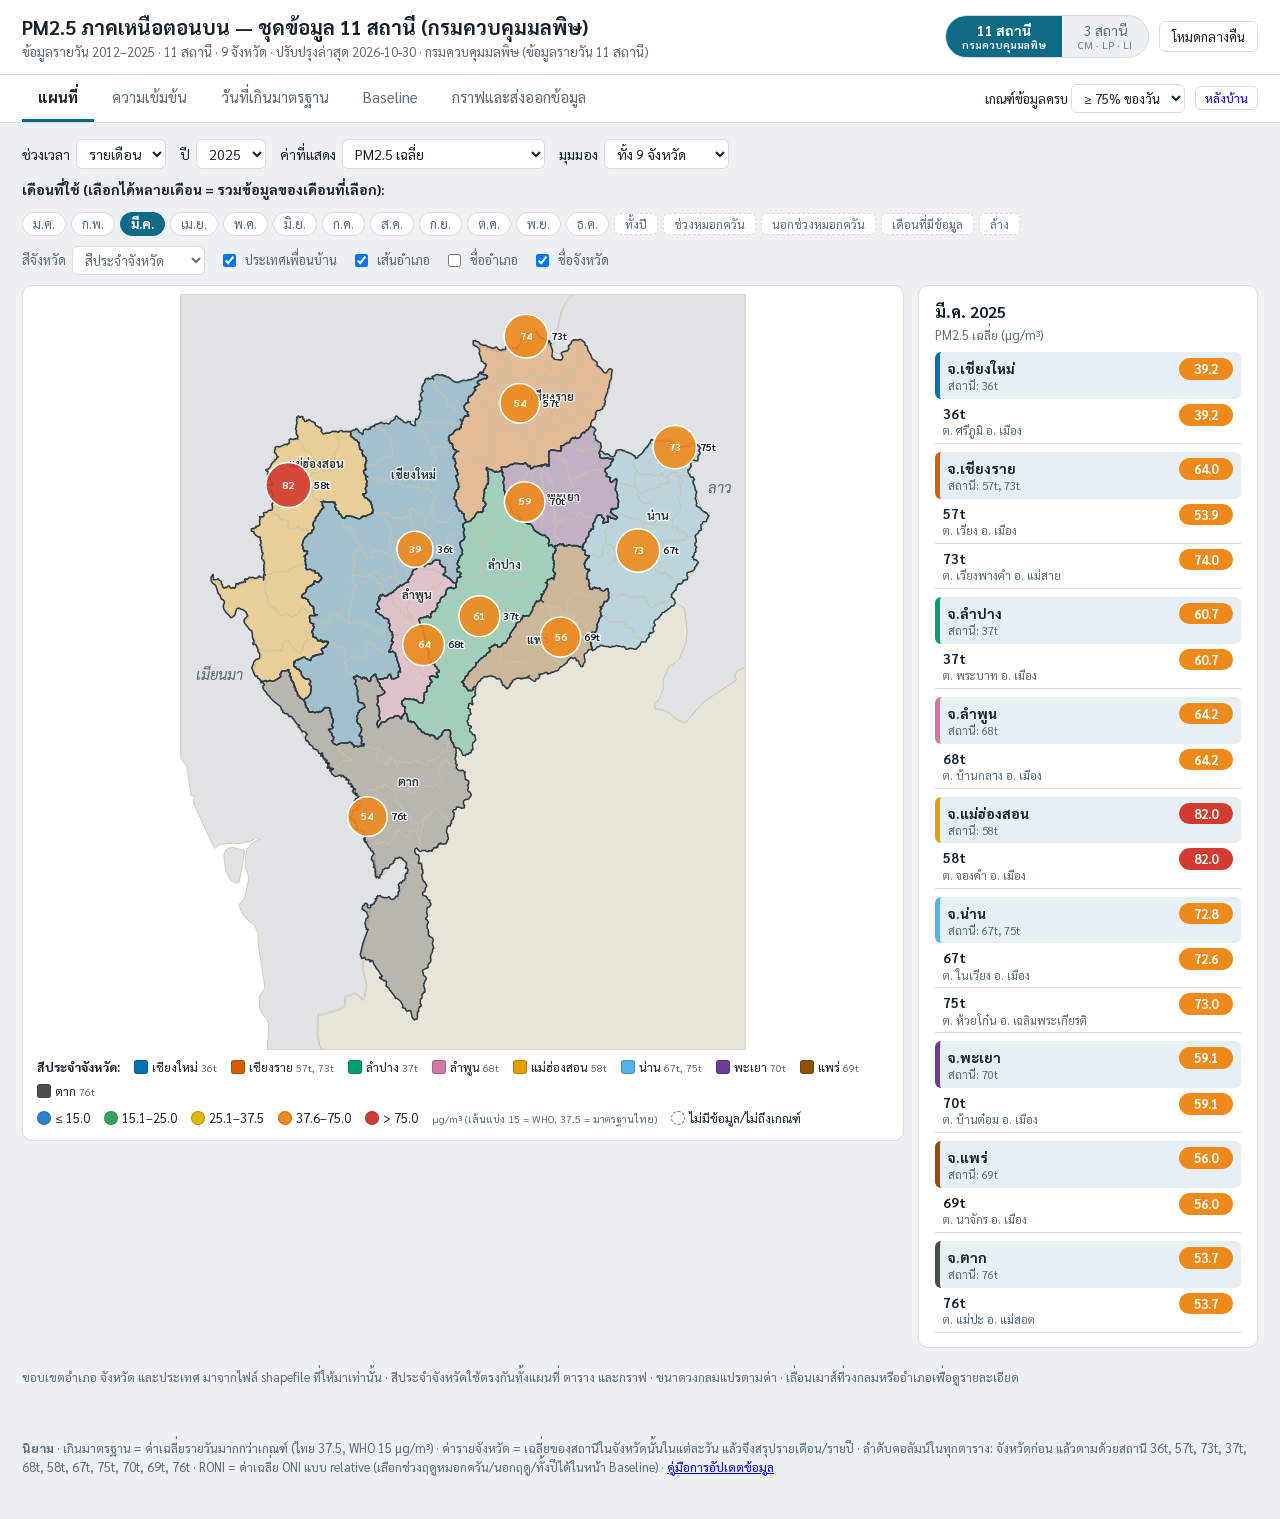
==== commit 7a2bc530: "all - update3" ====
--- a/pm25-dashboard/index.html
+++ b/pm25-dashboard/index.html
@@ -89,7 +89,9 @@
 .dt tfoot th.c0{background:var(--soft)}
 .dt tfoot td{background:var(--soft);font-weight:700}
 .dt thead th.c0{z-index:4}
-.dt .grp.st{border-left:2px solid var(--pline)}
+.dt .grp.stb{border-left:2px solid var(--pline)}
+.dt td.gc{font-weight:700;background:rgba(15,106,133,.06)}
+.dt thead th.gr{background:#dbe9ef}[data-theme=dark] .dt thead th.gr{background:#26414e}
 .dt th.sc small,.dt th.pv small{display:block;font-weight:400;font-size:11px;color:var(--mute);line-height:1.25}
 .dt td.stb,.dt th.stb{border-left:2px solid var(--pline)}
 .dt td.ex{text-align:center}
@@ -152,10 +154,11 @@
   <div class="bar">
     <label>ช่วงเวลา <select id="m-mode"><option value="year">รายปี</option><option value="month" selected>รายเดือน</option><option value="day">รายวัน</option></select></label>
     <label>ปี <select id="m-y"></select></label>
+    <label>ค่าที่แสดง <select id="m-met"></select></label>
+    <label>มุมมอง <select id="m-view"><option value="full">ทั้ง 9 จังหวัด</option><option value="zoom">ซูมบริเวณสถานี</option></select></label>
+    <label id="m-sw">ช่วงของปี <select id="m-sea"></select></label>
     <label id="m-mw">เดือน <select id="m-m"></select></label>
     <label id="m-dw">วัน <select id="m-d"></select></label>
-    <label>ค่าที่แสดง <select id="m-met"></select></label>
-    <label>มุมมอง <select id="m-view"><option value="full">ทั้ง 9 จังหวัด</option><option value="zoom">ซูมบริเวณสถานี</option></select></label>
   </div>
   <div class="bar" id="m-mcw"><b style="font-size:14px">เดือนที่ใช้ (เลือกได้หลายเดือน = รวมข้อมูลของเดือนที่เลือก):</b><div class="mchips" data-key="map"></div></div>
   <div class="bar sm">
@@ -178,10 +181,11 @@
     <h2>ความเข้มข้น PM2.5 (µg/m³)</h2>
     <div class="bar" style="margin-top:8px">
       <label>ช่วงเวลา <select id="c-mode"><option value="year">รายปี</option><option value="month">รายเดือน</option><option value="day">รายวัน</option></select></label>
+      <label id="c-metw">ค่า <select id="c-met"><option value="avg">ค่าเฉลี่ย</option><option value="max">ค่าสูงสุดรายวัน</option></select></label>
       <label id="c-yw">ปี <select id="c-y"></select></label>
-      <label id="c-metw">ค่า <select id="c-met"><option value="avg">ค่าเฉลี่ย</option><option value="max">ค่าสูงสุดรายวัน</option></select></label>
+      <label id="c-sw">ช่วงของปี <select id="c-sea"></select></label>
+      <label id="c-lw">แถวของตาราง <select id="c-lay"><option value="month">เดือนที่เลือก (ของปีนี้)</option><option value="year">ปี (เฉลี่ยเฉพาะเดือนที่เลือก)</option></select></label>
       <label id="c-dtw">ข้อมูลที่แสดง <select id="c-dt"><option value="val">ค่า PM2.5 (µg/m³)</option><option value="th">เกินมาตรฐานไทย (1 = เกิน)</option><option value="who">เกิน WHO (1 = เกิน)</option></select></label>
-      <label id="c-lw">แถวของตาราง <select id="c-lay"><option value="month">เดือนที่เลือก (ของปีนี้)</option><option value="year">ปี (เฉลี่ยเฉพาะเดือนที่เลือก)</option></select></label>
       <button class="btn" id="c-csv">ส่งออก CSV</button>
     </div>
     <div class="bar" id="c-mcw"><b style="font-size:14px">เดือนที่เลือก:</b><div class="mchips" data-key="conc"></div></div>
@@ -190,7 +194,7 @@
     <div id="c-table"></div>
     <p class="note" id="c-note"></p>
     <h3 class="sec">กราฟประกอบตาราง</h3>
-    <div class="bar sm"><label>ข้อมูลที่ใช้ในกราฟ <select id="c-fl"><option value="pv">รายจังหวัด</option><option value="st">รายสถานี (สีตามจังหวัดที่สังกัด)</option><option value="both">จังหวัด + สถานี (สถานีเป็นเส้นประ)</option></select></label></div>
+    <div class="bar sm"><label>ข้อมูลที่ใช้ในกราฟ <select id="c-fl"><option value="pv">รายจังหวัด</option><option value="gr">กลุ่มจังหวัด (8 / 9 จังหวัด)</option><option value="st">รายสถานี (สีตามจังหวัดที่สังกัด)</option><option value="both">จังหวัด + สถานี (สถานีเป็นเส้นประ)</option></select></label></div>
     <div class="figtb" data-key="c"></div>
     <div class="figure" id="c-fig"></div>
   </div>
@@ -204,6 +208,7 @@
       <label>มาตรฐาน <select id="e-std"></select></label>
       <label>ช่วงเวลา <select id="e-mode"><option value="year">รายปี</option><option value="month">รายเดือน</option></select></label>
       <label id="e-yw">ปี <select id="e-y"></select></label>
+      <label id="e-sw">ช่วงของปี <select id="e-sea"></select></label>
       <label id="e-lw">แถวของตาราง <select id="e-lay"><option value="month">เดือนที่เลือก (ของปีนี้)</option><option value="year">ปี (รวมเฉพาะเดือนที่เลือก)</option></select></label>
       <button class="btn" id="e-csv">ส่งออก CSV</button>
     </div>
@@ -211,7 +216,7 @@
     <div id="e-table"></div>
     <p class="note" id="e-note"></p>
     <h3 class="sec">กราฟประกอบตาราง</h3>
-    <div class="bar sm"><label>ข้อมูลที่ใช้ในกราฟ <select id="e-fl"><option value="pv">รายจังหวัด</option><option value="st">รายสถานี (สีตามจังหวัดที่สังกัด)</option><option value="both">จังหวัด + สถานี (สถานีเป็นเส้นประ)</option></select></label></div>
+    <div class="bar sm"><label>ข้อมูลที่ใช้ในกราฟ <select id="e-fl"><option value="pv">รายจังหวัด</option><option value="gr">กลุ่มจังหวัด (8 / 9 จังหวัด)</option><option value="st">รายสถานี (สีตามจังหวัดที่สังกัด)</option><option value="both">จังหวัด + สถานี (สถานีเป็นเส้นประ)</option></select></label></div>
     <div class="figtb" data-key="e"></div>
     <div class="figure" id="e-fig"></div>
   </div>
@@ -240,7 +245,7 @@
     <div class="bar" style="margin-top:8px">
       <label>แกน X <select id="t-x"><option value="year">ปี</option><option value="prov">จังหวัด</option><option value="st">สถานี</option></select></label>
       <label>ค่า <select id="t-met"></select></label>
-      <label id="t-lw">ระดับข้อมูล <select id="t-lvl"><option value="all">ภาพรวมทุกสถานี</option><option value="prov">รายจังหวัด</option><option value="st">รายสถานี</option></select></label>
+      <label id="t-lw">ระดับข้อมูล <select id="t-lvl"><option value="all">ภาพรวมทุกสถานี</option><option value="grp">กลุ่มจังหวัด (8 / 9 จังหวัด)</option><option value="prov">รายจังหวัด</option><option value="st">รายสถานี</option></select></label>
       <label id="t-ew">พื้นที่ <select id="t-ent"></select></label>
       <label id="t-y0w">ตั้งแต่ปี <select id="t-y0"></select> ถึง <select id="t-y1"></select></label>
       <label id="t-yw">ปี <select id="t-yr"></select></label>
@@ -284,6 +289,13 @@
 const MS=['ม.ค.','ก.พ.','มี.ค.','เม.ย.','พ.ค.','มิ.ย.','ก.ค.','ส.ค.','ก.ย.','ต.ค.','พ.ย.','ธ.ค.'];
 const MF=['มกราคม','กุมภาพันธ์','มีนาคม','เมษายน','พฤษภาคม','มิถุนายน','กรกฎาคม','สิงหาคม','กันยายน','ตุลาคม','พฤศจิกายน','ธันวาคม'];
 const ALLM=[0,1,2,3,4,5,6,7,8,9,10,11];
+/* ช่วงหมอกควัน (ตั้งได้ที่หลังบ้าน; ค่าเริ่มต้น ก.พ.–พ.ค.) */
+const SMOKE=((DB.settings.smokeMonths&&DB.settings.smokeMonths.length)?DB.settings.smokeMonths:[2,3,4,5]).map(m=>m-1).filter(m=>m>=0&&m<12).sort((a,b)=>a-b);
+const NONSMOKE=[0,1,2,3,4,5,6,7,8,9,10,11].filter(m=>SMOKE.indexOf(m)<0);
+/* กลุ่มจังหวัด (ตั้งได้ที่หลังบ้าน; ค่าเริ่มต้น 8 จังหวัด = 9 จังหวัดไม่รวมตาก) */
+const GMETHOD=DB.settings.groupMethod==='station'?'station':'province';
+const G8=['เชียงใหม่','เชียงราย','ลำปาง','ลำพูน','แม่ฮ่องสอน','น่าน','พะเยา','แพร่'];
+const GDEFS=(Array.isArray(DB.groups)&&DB.groups.length)?DB.groups:[{id:'g8',label:'8 จังหวัด',provinces:G8.slice(),color:'#222222'},{id:'g9',label:'9 จังหวัด',provinces:G8.concat(['ตาก']),color:'#B2182B'}];
 const dim=(y,m)=>new Date(y,m,0).getDate();           // m = 1..12
 const isLeap=y=>dim(y,2)===29;
 
@@ -294,7 +306,7 @@
 function provColor(p){if(PCOLORS[p])return PCOLORS[p];if(!pcache[p])pcache[p]=PFALL[(pfi++)%PFALL.length];return pcache[p];}
 
 /* ---------- สถานะชุดข้อมูลปัจจุบัน ---------- */
-let DS,ST,STM,PROVS,ENT,ENTM,YEARS,Y0,Y1,SER;
+let DS,ST,STM,PROVS,ENT,ENTM,YEARS,Y0,Y1,SER,GR=[];
 const CACHE=new Map();
 function dayVal(code,y,m,d){const yd=DB.daily[code]&&DB.daily[code][y];return yd&&yd[m]&&yd[m][d]!=null?yd[m][d]:null;}
 function meanSeries(codes,y){
@@ -304,11 +316,23 @@
     out.push(a);}
   return any?out:null;
 }
+function groupSeries(g,y){
+  if(GMETHOD==='station')return meanSeries(ST.filter(s=>g.provinces.indexOf(s.province)>=0).map(s=>s.code),y);
+  const arrs=g.provinces.map(p=>SER['P:'+p]&&SER['P:'+p][y]).filter(Boolean);if(!arrs.length)return null;
+  const out=[];let any=false;
+  for(let m=0;m<12;m++){const n=dim(y,m+1),a=new Array(n).fill(null);
+    for(let d=0;d<n;d++){let s=0,c=0;arrs.forEach(x=>{const v=x[m][d];if(v!=null){s+=v;c++;}});if(c){a[d]=s/c;any=true;}}
+    out.push(a);}
+  return any?out:null;
+}
+const groupNote=g=>'กลุ่ม "'+g.label+'" = '+(GMETHOD==='station'?'เฉลี่ยของสถานีในจังหวัด: ':'เฉลี่ยของจังหวัด (น้ำหนักเท่ากัน): ')+g.provs.join(', ')+' · แสดงเมื่ออย่างน้อย 80% ของจังหวัดในกลุ่มมีข้อมูลผ่านเกณฑ์';
 function loadSet(id){
   DS=SETS.find(s=>s.id===id)||SETS[0];
   ST=DB.stations.filter(s=>(s.set||'k11')===DS.id);STM={};ST.forEach(s=>STM[s.code]=s);
   PROVS=[];ST.forEach(s=>{if(PROVS.indexOf(s.province)<0)PROVS.push(s.province);});
   ENT=[];
+  GR=GDEFS.filter(g=>g.provinces&&g.provinces.length>=2&&g.provinces.every(p=>PROVS.indexOf(p)>=0));
+  GR.forEach(g=>ENT.push({id:'G:'+g.id,label:g.label,type:'gr',sub:'กลุ่มจังหวัด',gid:g.id,provs:g.provinces.slice(),codes:ST.filter(s=>g.provinces.indexOf(s.province)>=0).map(s=>s.code),excl:PROVS.filter(p=>g.provinces.indexOf(p)<0),color:g.color||'#222222'}));
   PROVS.forEach(p=>ENT.push({id:'P:'+p,label:p,type:'pv',sub:'จังหวัด',codes:ST.filter(s=>s.province===p).map(s=>s.code),color:provColor(p)}));
   ST.forEach(s=>ENT.push({id:'S:'+s.code,label:s.code,type:'st',sub:s.province,st:s,color:provColor(s.province)}));
   ENTM={ALL:{id:'ALL',label:'ภาพรวมทุกสถานี',type:'all'}};ENT.forEach(e=>ENTM[e.id]=e);
@@ -317,6 +341,7 @@
   ST.forEach(s=>{const o={};YEARS.forEach(y=>{const r=meanSeries([s.code],y);if(r)o[y]=r;});SER['S:'+s.code]=o;});
   PROVS.forEach(p=>{const codes=ST.filter(s=>s.province===p).map(s=>s.code),o={};YEARS.forEach(y=>{const r=meanSeries(codes,y);if(r)o[y]=r;});SER['P:'+p]=o;});
   {const codes=ST.map(s=>s.code),o={};YEARS.forEach(y=>{const r=meanSeries(codes,y);if(r)o[y]=r;});SER.ALL=o;}
+  GR.forEach(g=>{const o={};YEARS.forEach(y=>{const r=groupSeries(g,y);if(r)o[y]=r;});SER['G:'+g.id]=o;});
   CACHE.clear();
 }
 
@@ -335,6 +360,7 @@
 const okStat=r=>r.n>0&&r.n>=MINCOV*r.dim;
 function val(id,y,ms,met){
   if(id==='ALL'){let ok=0;ST.forEach(s=>{if(okStat(stat('S:'+s.code,y,ms)))ok++;});if(ok<Math.ceil(ST.length*0.8))return null;}
+  if(id.charAt(0)==='G'&&id.charAt(1)===':'){const g=ENTM[id];if(g&&g.provs){let ok=0;g.provs.forEach(p=>{if(okStat(stat('P:'+p,y,ms)))ok++;});if(ok<Math.ceil(g.provs.length*0.8))return null;}}
   const r=stat(id,y,ms);return okStat(r)?r[met]:null;
 }
 const isDec=met=>met==='avg'||met==='max';
@@ -353,17 +379,20 @@
   const runs=[];a.forEach(m=>{const l=runs[runs.length-1];if(l&&l[1]===m-1)l[1]=m;else runs.push([m,m]);});
   return runs.map(r=>r[0]===r[1]?MS[r[0]]:MS[r[0]]+'–'+MS[r[1]]).join(', ');
 }
+const seasonArg=v=>v==='smoke'?SMOKE.slice():v==='non'?NONSMOKE.slice():null;
+const seasonLabel=v=>v==='smoke'?'ช่วงหมอกควัน ('+monthsLabel(SMOKE)+')':v==='non'?'นอกช่วงหมอกควัน ('+monthsLabel(NONSMOKE)+')':'ทั้งปี';
+const seasonItems=()=>[['all','ทั้งปี'],['smoke',seasonLabel('smoke')],['non',seasonLabel('non')]];
 function dataMonths(y){const a=SER.ALL&&SER.ALL[y];return a?ALLM.filter(m=>a[m].some(v=>v!=null)):[];}
 function renderMChips(key){
   const h=ALLM.map(m=>'<button data-mm="'+m+'" class="'+(MST[key].has(m)?'on':'')+'">'+MS[m]+'</button>').join('')
-   +'<button class="act" data-mact="all">ทั้งปี</button><button class="act" data-mact="data">เดือนที่มีข้อมูล</button><button class="act" data-mact="none">ล้าง</button>';
+   +'<button class="act" data-mact="all">ทั้งปี</button><button class="act" data-mact="smoke">ช่วงหมอกควัน</button><button class="act" data-mact="non">นอกช่วงหมอกควัน</button><button class="act" data-mact="data">เดือนที่มีข้อมูล</button><button class="act" data-mact="none">ล้าง</button>';
   document.querySelectorAll('.mchips[data-key="'+key+'"]').forEach(el=>el.innerHTML=h);
 }
 document.addEventListener('click',e=>{
   const box=e.target.closest&&e.target.closest('.mchips');if(!box)return;const key=box.dataset.key,b=e.target.closest('button');if(!b)return;
   if(b.dataset.mm!=null){const m=+b.dataset.mm;MST[key].has(m)?MST[key].delete(m):MST[key].add(m);}
   else if(b.dataset.mact){const a=b.dataset.mact;
-    if(a==='all')MST[key]=new Set(ALLM);else if(a==='none')MST[key]=new Set();
+    if(a==='all')MST[key]=new Set(ALLM);else if(a==='none')MST[key]=new Set();else if(a==='smoke')MST[key]=new Set(SMOKE);else if(a==='non')MST[key]=new Set(NONSMOKE);
     else{const y=+(key==='map'?$('m-y').value:key==='conc'?$('c-y').value:key==='exc'?$('e-y').value:Y1);MST[key]=new Set(dataMonths(y));}}
   if(key==='conc')PGI=0;
   renderMChips(key);refresh();
@@ -392,23 +421,28 @@
 
 /* ---------- ตาราง ---------- */
 function tbl(o){
+  const NG=ENT.filter(e=>e.type==='gr').length,NP=ENT.filter(e=>e.type==='pv').length,NS=ENT.filter(e=>e.type==='st').length;
+  const bd=i=>i>0&&ENT[i-1].type!==ENT[i].type;
   let h='<div class="tw"><table class="dt"><thead><tr><th rowspan="2" class="c0">'+esc(o.corner)+'</th>';
   (o.extra||[]).forEach(e=>h+='<th rowspan="2">'+esc(e.h)+'</th>');
-  h+='<th colspan="'+PROVS.length+'" class="grp">จังหวัด (สถานีที่ใช้คำนวณอยู่ใต้ชื่อ)</th><th colspan="'+ST.length+'" class="grp st">สถานี</th></tr><tr>';
-  ENT.filter(e=>e.type==='pv').forEach(e=>h+='<th class="pv" style="--pc:'+e.color+'">'+esc(e.label)+'<small>'+esc(e.codes.join(', '))+'</small></th>');
-  ENT.filter(e=>e.type==='st').forEach((e,i)=>h+='<th class="sc'+(i===0?' stb':'')+'" style="--pc:'+e.color+'" title="'+esc(e.st.location)+'">'+esc(e.label)+'<small>'+esc(e.sub)+'</small></th>');
+  if(NG)h+='<th colspan="'+NG+'" class="grp">ภาพรวม</th>';
+  h+='<th colspan="'+NP+'" class="grp'+(NG?' stb':'')+'">จังหวัด (สถานีที่ใช้คำนวณอยู่ใต้ชื่อ)</th><th colspan="'+NS+'" class="grp stb">สถานี</th></tr><tr>';
+  ENT.forEach((e,i)=>{const b=bd(i)?' stb':'';
+    if(e.type==='gr')h+='<th class="gr'+b+'" style="--pc:'+e.color+'">'+esc(e.label)+'<small>'+(e.excl.length?'ไม่รวม'+esc(e.excl.join(', ')):'ทุกจังหวัด')+'</small></th>';
+    else if(e.type==='pv')h+='<th class="pv'+b+'" style="--pc:'+e.color+'">'+esc(e.label)+'<small>'+esc(e.codes.join(', '))+'</small></th>';
+    else h+='<th class="sc'+b+'" style="--pc:'+e.color+'" title="'+esc(e.st.location)+'">'+esc(e.label)+'<small>'+esc(e.sub)+'</small></th>';});
   h+='</tr></thead><tbody>';
   o.rows.forEach(r=>{
     h+='<tr class="'+(o.rowCls?o.rowCls(r):'')+'"><th class="c0">'+(r.html||esc(r.label))+'</th>';
     (o.extra||[]).forEach(e=>h+='<td class="ex">'+e.cell(r)+'</td>');
-    ENT.forEach((c,i)=>{const v=o.cell(r,c);h+='<td'+(i===PROVS.length?' class="stb"':'')+' style="'+(v==null?'':o.shade(v,r,c))+'">'+o.fmt(v,r,c)+'</td>';});
+    ENT.forEach((c,i)=>{const v=o.cell(r,c);h+='<td class="'+(c.type==='gr'?'gc ':'')+(bd(i)?'stb':'')+'" style="'+(v==null?'':o.shade(v,r,c))+'">'+o.fmt(v,r,c)+'</td>';});
     h+='</tr>';
   });
   h+='</tbody>';
-  if(o.foot&&o.foot.length){h+='<tfoot>';o.foot.forEach(f=>{h+='<tr><th class="c0">'+esc(f.label)+'</th>';(o.extra||[]).forEach(()=>h+='<td></td>');ENT.forEach((c,i)=>h+='<td'+(i===PROVS.length?' class="stb"':'')+'>'+f.cell(c)+'</td>');h+='</tr>';});h+='</tfoot>';}
+  if(o.foot&&o.foot.length){h+='<tfoot>';o.foot.forEach(f=>{h+='<tr><th class="c0">'+esc(f.label)+'</th>';(o.extra||[]).forEach(()=>h+='<td></td>');ENT.forEach((c,i)=>h+='<td class="'+(bd(i)?'stb':'')+'">'+f.cell(c)+'</td>');h+='</tr>';});h+='</tfoot>';}
   return h+'</table></div>';
 }
-const colHead=()=>ENT.map(c=>c.type==='pv'?'จ.'+c.label+' ('+c.codes.join('+')+')':c.label+' ('+c.sub+')');
+const colHead=()=>ENT.map(c=>c.type==='gr'?c.label+(c.excl.length?' (ไม่รวม'+c.excl.join(', ')+')':'')+' ['+(GMETHOD==='station'?'เฉลี่ยสถานี':'เฉลี่ยจังหวัด')+']':c.type==='pv'?'จ.'+c.label+' ('+c.codes.join('+')+')':c.label+' ('+c.sub+')');
 function tblCSV(o,name){
   if(o.csv){dlCSV(o.csv(),name);return;}
   const rows=[[o.corner].concat((o.extra||[]).map(e=>e.h),colHead())];
@@ -608,7 +642,7 @@
   o.xl.forEach((lb,i)=>{if(i%step===0){s+=T_(st,X(i).toFixed(1),f.T+ch+19,lb,{anchor:'middle',sz:N>12?10.5:12});if(st.frame)s+='<line x1="'+X(i).toFixed(1)+'" x2="'+X(i).toFixed(1)+'" y1="'+(f.T+ch)+'" y2="'+(f.T+ch-5)+'" stroke="'+st.axis+'"/>';}});
   lines.forEach((sr,si)=>{
     let d='',pen=false;sr.vals.forEach((v,i)=>{if(v==null){pen=false;return;}d+=(pen?'L':'M')+X(i).toFixed(1)+','+Y(v).toFixed(1);pen=true;});
-    if(d)s+='<path d="'+d+'" fill="none" stroke="'+sr.color+'" stroke-width="'+(sr.dash?1.5:st.lw)+'"'+(sr.dash?' stroke-dasharray="'+sr.dash+'"':'')+' stroke-linejoin="round" stroke-linecap="round" opacity="'+(sr.dash?.85:1)+'"/>';
+    if(d)s+='<path d="'+d+'" fill="none" stroke="'+sr.color+'" stroke-width="'+(sr.thick?st.lw+1:(sr.dash?1.5:st.lw))+'"'+(sr.dash?' stroke-dasharray="'+sr.dash+'"':'')+' stroke-linejoin="round" stroke-linecap="round" opacity="'+(sr.dash?.85:1)+'"/>';
     if(N<=16||st.shapes)sr.vals.forEach((v,i)=>{if(v==null)return;s+=mark(st.shapes?(sr.shape||0):0,X(i).toFixed(1),Y(v).toFixed(1),N>16?2.6:(sr.dash?3:st.pr-1),sr.dash?'#fff':sr.color,sr.dash?sr.color:'#fff',sr.dash?1.3:1.2);});
   });
   s+=T_(st,18,f.T+ch/2,o.ylabel,{anchor:'middle',sz:12,rot:1});
@@ -621,14 +655,15 @@
   const sers=[];
   const pv=ENT.filter(e=>e.type==='pv'),stn=ENT.filter(e=>e.type==='st');
   const lv=level||'pv';
+  if(lv==='gr')ENT.filter(e=>e.type==='gr').forEach((e,i)=>sers.push({label:e.label+(e.excl.length?' (ไม่รวม'+e.excl.join(', ')+')':''),color:e.color,thick:1,vals:o.rows.map(r=>o.cell(r,e)),shape:i%4}));
   if(lv==='pv'||lv==='both')pv.forEach((e,i)=>sers.push({label:'จ.'+e.label,color:e.color,vals:o.rows.map(r=>o.cell(r,e)),shape:i%4}));
   if(lv==='st'||lv==='both'){
     const cnt={};
     stn.forEach(e=>{const pi=Math.max(0,pv.findIndex(p=>p.label===e.sub));const k=cnt[e.sub]||0;cnt[e.sub]=k+1;
       sers.push({label:e.label+' ('+e.sub+')',color:e.color,dash:lv==='both'?'4 3':(k%2?'6 3':''),vals:o.rows.map(r=>o.cell(r,e)),shape:(lv==='both'?pi:(pi+k))%4});});
   }
-  const lvTxt=lv==='pv'?'ข้อมูลรายจังหวัด':lv==='st'?'ข้อมูลรายสถานี':'ข้อมูลรายจังหวัด (เส้นทึบ) และรายสถานี (เส้นประ)';
-  const r=chartMulti(key,{title:o.title,sub:o.sub||'',notes:(o.figNotes||[]).concat([lvTxt]),xl:o.rows.map(x=>x.short||x.label),xfull:o.rows.map(x=>x.full||x.label),xhead:o.corner,series:sers,met:o.met,std:o.std,ylabel:o.ylabel,xtitle:o.xtitle,name:o.name+'_'+lv});
+  const lvTxt=lv==='gr'?'ข้อมูลกลุ่มจังหวัด ('+ENT.filter(e=>e.type==='gr').map(g=>g.label).join(' / ')+')':lv==='pv'?'ข้อมูลรายจังหวัด':lv==='st'?'ข้อมูลรายสถานี':'ข้อมูลรายจังหวัด (เส้นทึบ) และรายสถานี (เส้นประ)';
+  const r=chartMulti(key,{title:o.title,sub:o.sub||'',notes:(o.figNotes||[]).concat([lvTxt]).concat(lv==='gr'?ENT.filter(e=>e.type==='gr').map(groupNote):[]),xl:o.rows.map(x=>x.short||x.label),xfull:o.rows.map(x=>x.full||x.label),xhead:o.corner,series:sers,met:o.met,std:o.std,ylabel:o.ylabel,xtitle:o.xtitle,name:o.name+'_'+lv});
   putFig(key,r,boxId);
 }
 
@@ -674,16 +709,16 @@
 function mctx(){
   const mode=$('m-mode').value,y=+$('m-y').value,md=+$('m-m').value-1,d=+$('m-d').value-1;
   let met=$('m-met').value;if(mode==='day')met='avg';
-  const ms=mode==='year'?null:(mode==='month'?mArg('map'):md);
+  const sea=$('m-sea').value,ms=mode==='year'?seasonArg(sea):(mode==='month'?mArg('map'):md);
   let dm=0;(ms==null?ALLM:(Array.isArray(ms)?ms:[ms])).forEach(m=>dm+=dim(y,m+1));
   if(mode==='day')dm=1;
-  return{mode,y,md,d,met,ms,dm};
+  return{mode,y,md,d,met,ms,dm,sea};
 }
 function pval(id,c){
   if(c.mode==='day'){const s=SER[id]&&SER[id][c.y];const v=s&&s[c.md]?s[c.md][c.d]:null;return{v:v==null?null:v,st:null};}
   const st=stat(id,c.y,c.ms);return{v:okStat(st)?st[c.met]:null,st};
 }
-function perLabel(c){return c.mode==='year'?'ปี '+c.y:c.mode==='month'?monthsLabel(c.ms==null?ALLM:c.ms)+' '+c.y:(c.d+1)+' '+MF[c.md]+' '+c.y;}
+function perLabel(c){return c.mode==='year'?'ปี '+c.y+(c.sea&&c.sea!=='all'?' · '+seasonLabel(c.sea):''):c.mode==='month'?monthsLabel(c.ms==null?ALLM:c.ms)+' '+c.y:(c.d+1)+' '+MF[c.md]+' '+c.y;}
 function stInfo(code){
   const s=STM[code],c=mctx(),r=pval('S:'+code,c);
   let h='<b>'+esc(code)+'</b> · '+esc(s.location)+'<br><span class="mu">จ.'+esc(s.province)+' · '+esc(perLabel(c))+'</span><hr>';
@@ -699,7 +734,7 @@
 function renderMap(){
   if(!mapBuilt)buildMap();
   const c=mctx(),svg=$('mapsvg');
-  $('m-mw').style.display=c.mode==='day'?'':'none';$('m-dw').style.display=c.mode==='day'?'':'none';$('m-mcw').style.display=c.mode==='month'?'':'none';$('m-met').disabled=c.mode==='day';
+  $('m-sw').style.display=c.mode==='year'?'':'none';$('m-mw').style.display=c.mode==='day'?'':'none';$('m-dw').style.display=c.mode==='day'?'':'none';$('m-mcw').style.display=c.mode==='month'?'':'none';$('m-met').disabled=c.mode==='day';
   const bx=mapBox(),Z=PJ.W/bx.w;
   svg.setAttribute('viewBox',bx.x.toFixed(1)+' '+bx.y.toFixed(1)+' '+bx.w.toFixed(1)+' '+bx.h.toFixed(1));svg.style.setProperty('--z',Z.toFixed(3));
   $('L-ct').style.display=$('m-ctry').checked?'':'none';$('L-cl').style.display=$('m-ctry').checked?'':'none';
@@ -772,18 +807,20 @@
       xtitle:'วันที่',std:dt==='val',ylabel:dt==='val'?base.ylabel:(dt==='th'?'เกินมาตรฐานไทย (1 = เกิน)':'เกิน WHO (1 = เกิน)'),
       fname:'pm25_daily_'+y+'_'+dt+'.csv'});
     o.pager={months:sel,cur:PGI};
+    if(GR.length)o.note+=' · คอลัมน์กลุ่มจังหวัด = ค่าเฉลี่ยของจังหวัดที่มีข้อมูลในวันนั้น';
     o.csv=()=>{const rows2=[['วันที่'].concat(colHead())];sel.forEach(m=>{for(let d=0;d<dim(y,m+1);d++){rows2.push([y+'-'+String(m+1).padStart(2,'0')+'-'+String(d+1).padStart(2,'0')].concat(ENT.map(c=>{const v=pick(dv(c,m,d));return v==null?'':(dt==='val'?+v.toFixed(2):v);})));}});return rows2;};
     o.name='pm25_daily_'+y+'_'+monthsLabel(sel).replace(/[^\w\u0E00-\u0E7F\-]+/g,'_');
     o.figNotes=['แหล่งข้อมูล: '+DS.source,'ค่ารายจังหวัด = เฉลี่ยของสถานีในจังหวัดนั้นในวันเดียวกัน'];
     return o;
   }
   if(mode==='year'){
+    const sea=$(p+'-sea').value,sm=seasonArg(sea),sl=sea==='all'?'':' — '+seasonLabel(sea);
     const rows=YEARS.map(yr=>({key:yr,label:String(yr),short:String(yr)}));
-    o=Object.assign(base,{corner:'ปี',rows,cell:(r,c)=>val(c.id,r.key,null,met),
-      foot:[{label:'เฉลี่ยของปีที่ผ่านเกณฑ์',cell:c=>f1(avgOver(c,met,null)),raw:c=>avgOver(c,met,null)},{label:'จำนวนปีที่ผ่านเกณฑ์',cell:c=>String(YEARS.filter(yr=>val(c.id,yr,null,met)!=null).length),raw:c=>YEARS.filter(yr=>val(c.id,yr,null,met)!=null).length}],
-      title:isC?'ความเข้มข้นรายปี ('+(met==='avg'?'ค่าเฉลี่ย':'ค่าสูงสุดรายวัน')+')':'จำนวนวันเกิน'+stdN+' รายปี',xtitle:'ปี',
-      note:'รายปี: คำนวณจากข้อมูลรายวันทั้งปี · "—" = ไม่มีข้อมูล หรือข้อมูลไม่ถึงเกณฑ์ที่เลือก ('+covNote+')'});
-    o.fname='pm25_'+(isC?'conc':'exceed')+'_year_'+met+'.csv';
+    o=Object.assign(base,{corner:'ปี'+(sea==='all'?'':' ('+seasonLabel(sea)+')'),rows,cell:(r,c)=>val(c.id,r.key,sm,met),
+      foot:[{label:'เฉลี่ยของปีที่ผ่านเกณฑ์',cell:c=>f1(avgOver(c,met,sm)),raw:c=>avgOver(c,met,sm)},{label:'จำนวนปีที่ผ่านเกณฑ์',cell:c=>String(YEARS.filter(yr=>val(c.id,yr,sm,met)!=null).length),raw:c=>YEARS.filter(yr=>val(c.id,yr,sm,met)!=null).length}],
+      title:(isC?'ความเข้มข้นรายปี ('+(met==='avg'?'ค่าเฉลี่ย':'ค่าสูงสุดรายวัน')+')':'จำนวนวันเกิน'+stdN+' รายปี')+sl,xtitle:'ปี',
+      note:(sea==='all'?'รายปี: คำนวณจากข้อมูลรายวันทั้งปี':'รายปี: คำนวณเฉพาะข้อมูลรายวันของ'+seasonLabel(sea)+' (เกณฑ์ข้อมูลครบนับเทียบกับจำนวนวันของช่วงนั้น)')+' · "—" = ไม่มีข้อมูล หรือข้อมูลไม่ถึงเกณฑ์ที่เลือก ('+covNote+')'});
+    o.fname='pm25_'+(isC?'conc':'exceed')+'_year_'+(sea==='all'?'':sea+'_')+met+'.csv';
   }else if(lay==='month'){
     const rows=sel.map(m=>({key:m,label:MF[m],short:MS[m],full:MF[m]}));
     o=Object.assign(base,{corner:'เดือน ('+y+')',rows,cell:(r,c)=>val(c.id,y,r.key,met),
@@ -801,6 +838,7 @@
   }
   let mx=1;o.rows.forEach(r=>ENT.forEach(c=>{const v=o.cell(r,c);if(v!=null&&v>mx)mx=v;}));
   o.fmt=v=>fmt(v,met);o.shade=isC?shadePM:shadeCnt(mx);o.std=isC&&isDec(met);
+  if(GR.length)o.note+=' · คอลัมน์ "'+GR.map(g=>g.label).join('" และ "')+'" = '+(GMETHOD==='station'?'ค่าเฉลี่ยของสถานีทั้งหมดในกลุ่ม':'ค่าเฉลี่ยของจังหวัดในกลุ่ม (ทุกจังหวัดน้ำหนักเท่ากัน)')+' แสดงเมื่ออย่างน้อย 80% ของจังหวัดในกลุ่มมีข้อมูลผ่านเกณฑ์';
   if(DS.sampled)o.note+=' · ชุดข้อมูลนี้เก็บตัวอย่างไม่ครบทุกวัน ค่าที่แสดงคำนวณจากวันที่มีตัวอย่างเท่านั้น';
   o.name=o.fname.replace(/\.csv$/,'');
   o.figNotes=['แหล่งข้อมูล: '+DS.source,'ค่ารายจังหวัด = เฉลี่ยของสถานีในจังหวัดนั้นในแต่ละวัน','เกณฑ์ข้อมูลครบ: '+covNote];
@@ -817,7 +855,7 @@
 function renderConc(){
   const mode=$('c-mode').value;
   $('c-yw').style.display=mode==='year'?'none':'';$('c-metw').style.display=mode==='day'?'none':'';$('c-dtw').style.display=mode==='day'?'':'none';
-  $('c-lw').style.display=mode==='month'?'':'none';$('c-mcw').style.display=mode==='year'?'none':'';
+  $('c-lw').style.display=mode==='month'?'':'none';$('c-sw').style.display=mode==='year'?'':'none';$('c-mcw').style.display=mode==='year'?'none':'';
   concO=periodOpts('c');
   $('c-legend').innerHTML='<b style="margin-right:6px">'+esc(concO.title)+'</b>'+legendPM();
   $('c-pager').innerHTML=mode==='day'?pagerHTML(concO):'';
@@ -826,7 +864,7 @@
 }
 function renderExc(){
   const mode=$('e-mode').value;
-  $('e-yw').style.display=mode==='year'?'none':'';$('e-lw').style.display=mode==='month'?'':'none';$('e-mcw').style.display=mode==='month'?'':'none';
+  $('e-yw').style.display=mode==='year'?'none':'';$('e-sw').style.display=mode==='year'?'':'none';$('e-lw').style.display=mode==='month'?'':'none';$('e-mcw').style.display=mode==='month'?'':'none';
   excO=periodOpts('e');
   $('e-table').innerHTML='<h2 style="font-size:15px;margin:8px 0 0">'+esc(excO.title)+'</h2>'+tbl(excO);$('e-note').textContent=excO.note;
   figFromOpts('e','e-fig',excO,$('e-fl').value);
@@ -872,7 +910,7 @@
    +'3) Mean = Σx / n · SD = √[ Σ(x − Mean)² / (n − 1) ] (SD ตัวอย่าง ต้องมี n ≥ 2) · Mean ± SD ใช้เป็นช่วงปกติ (Mean − SD ไม่ต่ำกว่า 0)<br>'
    +'4) ในตาราง: แถวสีเหลืองคือปีที่ใช้คำนวณ · ตัวเลขสีแดง = สูงกว่า Mean + SD · สีเขียว = ต่ำกว่า Mean − SD';
   $('b-table').innerHTML=tbl(blO);
-  $('b-note').textContent='ค่ารายจังหวัดคำนวณจากค่าเฉลี่ยรายวันของสถานีในจังหวัดก่อน แล้วจึงหาค่ารายปี · สถานีที่เริ่มเก็บข้อมูลภายหลังจะมี n น้อยกว่า';
+  $('b-note').textContent='ค่ารายจังหวัดคำนวณจากค่าเฉลี่ยรายวันของสถานีในจังหวัดก่อน แล้วจึงหาค่ารายปี · สถานีที่เริ่มเก็บข้อมูลภายหลังจะมี n น้อยกว่า'+(GR.length?' · '+ENT.filter(e=>e.type==='gr').map(groupNote).join(' · '):'');
 }
 
 /* =========================================================
@@ -892,7 +930,7 @@
   if(bl.n&&o.showSD&&bl.up!=null)items.push({k:'box',c:st.base,o:.22,t:'Mean ± 1 SD'});
   if(o.showStd)items.push({k:'line',c:st.thc,d:'6 4',t:'มาตรฐานไทย '+TH},{k:'line',c:st.whoc,d:'6 4',t:'WHO '+WHO});
   if(o.showR){items.push({k:'box',c:st.ronEN[0],o:st.ronEN[1]+(st.shapes?0.25:.18),stroke:st.shapes?'#888':'',t:'El Niño'});items.push({k:'box',c:st.ronLN[0],o:st.ronLN[0].indexOf('url')===0?1:st.ronLN[1]+.18,stroke:st.shapes?'#888':'',t:'La Niña'});}
-  const notes=['แหล่งข้อมูล: '+DS.source,'SD = ส่วนเบี่ยงเบนมาตรฐานตัวอย่าง (n−1)','ใช้เฉพาะปีที่'+covTxt(),o.showR?'RONI ช่วง'+RSEAN[RSEA]+' (EN > +0.5, LN < −0.5)':''];
+  const notes=['แหล่งข้อมูล: '+DS.source,'SD = ส่วนเบี่ยงเบนมาตรฐานตัวอย่าง (n−1)','ใช้เฉพาะปีที่'+covTxt(),o.showR?'RONI ช่วง'+RSEAN[RSEA]+' (EN > +0.5, LN < −0.5)':'',ENTM[o.ent].type==='gr'?groupNote(ENTM[o.ent]):''];
   const f=frame(st,{W,L,R,B,ch,title,sub,items,notes,right:chg});
   let max=Math.max(0,...vv.map(p=>p.v));
   if(bl.n){if(o.showMean)max=Math.max(max,bl.mean);if(o.showSD&&bl.up!=null)max=Math.max(max,bl.up);}
@@ -917,14 +955,15 @@
 }
 function chartCat(o){
   const st=sty(),W=960,L=74,R=40,ch=330,B=70,key='t',met=o.met,xm=o.xm;
-  const list=xm==='prov'?ENT.filter(e=>e.type==='pv'):ENT.filter(e=>e.type==='st');
+  const list=xm==='prov'?ENT.filter(e=>e.type==='gr'||e.type==='pv'):ENT.filter(e=>e.type==='st');
   const pts=list.map(e=>({e,lab:e.label,sub:xm==='st'?e.sub:'',v:val(e.id,o.yr,o.ms,met),bl:o.noBL?{n:0}:blStats(e.id,met)}));
-  const title=METN[met]+' — ปี '+o.yr+' แยกตาม'+(xm==='prov'?'จังหวัด':'สถานี');
+  const title=METN[met]+' — ปี '+o.yr+' แยกตาม'+(xm==='prov'?'จังหวัด'+(GR.length?' (รวมกลุ่ม '+GR.map(g=>g.label).join(' / ')+')':''):'สถานี');
   const sub='Baseline: '+blLabel()+(o.noBL?'':' · ปีที่เลือก '+[...BL.years].sort((a,b)=>a-b).join(', '))+(o.ms?' · เดือน '+monthsLabel(o.ms):'');
   const items=[{k:'box',c:st.bar,t:'ค่าจริงปี '+o.yr+' (สีแท่งตามจังหวัด)'},{k:'box',c:st.barUp,t:'สูงกว่า Mean+SD'},{k:'box',c:st.barDn,t:'ต่ำกว่า Mean−SD'}];
   if(o.showMean)items.push({k:'dot',shape:3,c:'#fff',stroke:st.base,t:'Baseline Mean'+(o.showSD?' ± SD':'')});
   if(o.showStd)items.push({k:'line',c:st.thc,d:'6 4',t:'มาตรฐานไทย '+TH},{k:'line',c:st.whoc,d:'6 4',t:'WHO '+WHO});
   const notes=['แหล่งข้อมูล: '+DS.source,'SD = ส่วนเบี่ยงเบนมาตรฐานตัวอย่าง (n−1)','แต่ละพื้นที่ใช้เฉพาะปีที่'+covTxt()];
+  if(xm==='prov'&&GR.length)GR.forEach(g=>notes.push(groupNote(ENTM['G:'+g.id])));
   const f=frame(st,{W,L,R,B,ch,title,sub,items,notes});
   let max=Math.max(0,...pts.map(p=>p.v==null?0:p.v));
   pts.forEach(p=>{if(p.bl.n){if(o.showMean)max=Math.max(max,p.bl.mean);if(o.showSD&&p.bl.up!=null)max=Math.max(max,p.bl.up);}});
@@ -942,7 +981,7 @@
     if(p.bl.n&&o.showMean){const ym=Y(p.bl.mean);
       if(o.showSD&&p.bl.up!=null)s+='<line x1="'+mx+'" x2="'+mx+'" y1="'+Y(p.bl.up).toFixed(1)+'" y2="'+Y(p.bl.dn).toFixed(1)+'" stroke="'+st.base+'" stroke-width="1.6"/><line x1="'+(mx-5)+'" x2="'+(mx+5)+'" y1="'+Y(p.bl.up).toFixed(1)+'" y2="'+Y(p.bl.up).toFixed(1)+'" stroke="'+st.base+'" stroke-width="1.6"/><line x1="'+(mx-5)+'" x2="'+(mx+5)+'" y1="'+Y(p.bl.dn).toFixed(1)+'" y2="'+Y(p.bl.dn).toFixed(1)+'" stroke="'+st.base+'" stroke-width="1.6"/>';
       s+='<rect x="'+(mx-5)+'" y="'+(ym-5).toFixed(1)+'" width="10" height="10" transform="rotate(45 '+mx+' '+ym.toFixed(1)+')" fill="#fff" stroke="'+st.base+'" stroke-width="2"/>';}
-    s+=T_(st,cx.toFixed(1),f.T+ch+20,p.lab,{anchor:'middle',sz:12,bold:xm==='st'});
+    s+=T_(st,cx.toFixed(1),f.T+ch+20,p.lab,{anchor:'middle',sz:12,bold:xm==='st'||p.e.type==='gr'});
     if(st.frame)s+='<line x1="'+cx.toFixed(1)+'" x2="'+cx.toFixed(1)+'" y1="'+(f.T+ch)+'" y2="'+(f.T+ch-5)+'" stroke="'+st.axis+'"/>';
     if(p.sub)s+=T_(st,cx.toFixed(1),f.T+ch+35,p.sub.length>9?p.sub.slice(0,9)+'…':p.sub,{anchor:'middle',sz:9.5,fill:'#777'});
   });
@@ -985,11 +1024,14 @@
 function fillEnt(){
   const lv=$('t-lvl').value;
   $('t-ent').innerHTML=lv==='all'?'<option value="ALL">ภาพรวมทุกสถานี (เฉลี่ยทุกสถานี)</option>'
+    :lv==='grp'?GR.map(g=>'<option value="G:'+esc(g.id)+'">'+esc(g.label)+(g.provinces.length<PROVS.length?' (ไม่รวม '+esc(PROVS.filter(p=>g.provinces.indexOf(p)<0).join(', '))+')':' (ทุกจังหวัด)')+'</option>').join('')
     :lv==='prov'?PROVS.map(p=>'<option value="P:'+esc(p)+'">จ.'+esc(p)+' (สถานี: '+esc(ST.filter(s=>s.province===p).map(s=>s.code).join(', '))+')</option>').join('')
     :ST.map(s=>'<option value="S:'+esc(s.code)+'">'+esc(s.code)+' — '+esc(s.province)+'</option>').join('');
 }
 function fillControls(){
   const last=Y1;
+  fill($('m-sea'),seasonItems(),'all');fill($('c-sea'),seasonItems(),'all');fill($('e-sea'),seasonItems(),'all');
+  [['t-lvl','grp'],['c-fl','gr'],['e-fl','gr']].forEach(a=>{[...$(a[0]).options].forEach(o=>{if(o.value===a[1]){o.hidden=!GR.length;o.disabled=!GR.length;}});});
   fill($('m-y'),yearItems(),last);fill($('m-m'),monthItems(),(dataMonths(last)[0]||2)+1);
   fill($('m-d'),[[1,1]],1);syncMapDays();
   fill($('m-met'),Object.keys(METS).map(k=>[k,METS[k]]),'avg');
@@ -1020,10 +1062,10 @@
 document.querySelectorAll('#setseg button').forEach(b=>b.addEventListener('click',()=>{if(DS.id!==b.dataset.set)switchSet(b.dataset.set,CUR);}));
 document.querySelectorAll('.figtb').forEach(el=>el.innerHTML=toolbarHTML(el.dataset.key));syncTb();
 
-['m-mode','m-y','m-m','m-d','m-met','m-view','m-pfill','m-ctry','m-amp','m-an','m-plb'].forEach(id=>$(id).addEventListener('change',()=>{
+['m-mode','m-y','m-m','m-d','m-sea','m-met','m-view','m-pfill','m-ctry','m-amp','m-an','m-plb'].forEach(id=>$(id).addEventListener('change',()=>{
   if(id==='m-y'||id==='m-m')syncMapDays();if(id==='m-view')$('m-an').checked=$('m-view').value==='zoom';renderMap();}));
-['c-mode','c-y','c-met','c-dt','c-lay','c-fl'].forEach(id=>$(id).addEventListener('change',()=>{PGI=0;renderConc();}));
-['e-std','e-mode','e-y','e-lay','e-fl'].forEach(id=>$(id).addEventListener('change',renderExc));
+['c-mode','c-y','c-sea','c-met','c-dt','c-lay','c-fl'].forEach(id=>$(id).addEventListener('change',()=>{PGI=0;renderConc();}));
+['e-std','e-mode','e-y','e-sea','e-lay','e-fl'].forEach(id=>$(id).addEventListener('change',renderExc));
 ['b-met','b-view'].forEach(id=>$(id).addEventListener('change',renderBl));
 ['t-x','t-met','t-ent','t-y0','t-y1','t-yr','t-mean','t-sd','t-std','t-roni','t-lab'].forEach(id=>$(id).addEventListener('change',renderTr));
 $('t-lvl').addEventListener('change',()=>{fillEnt();renderTr();});
